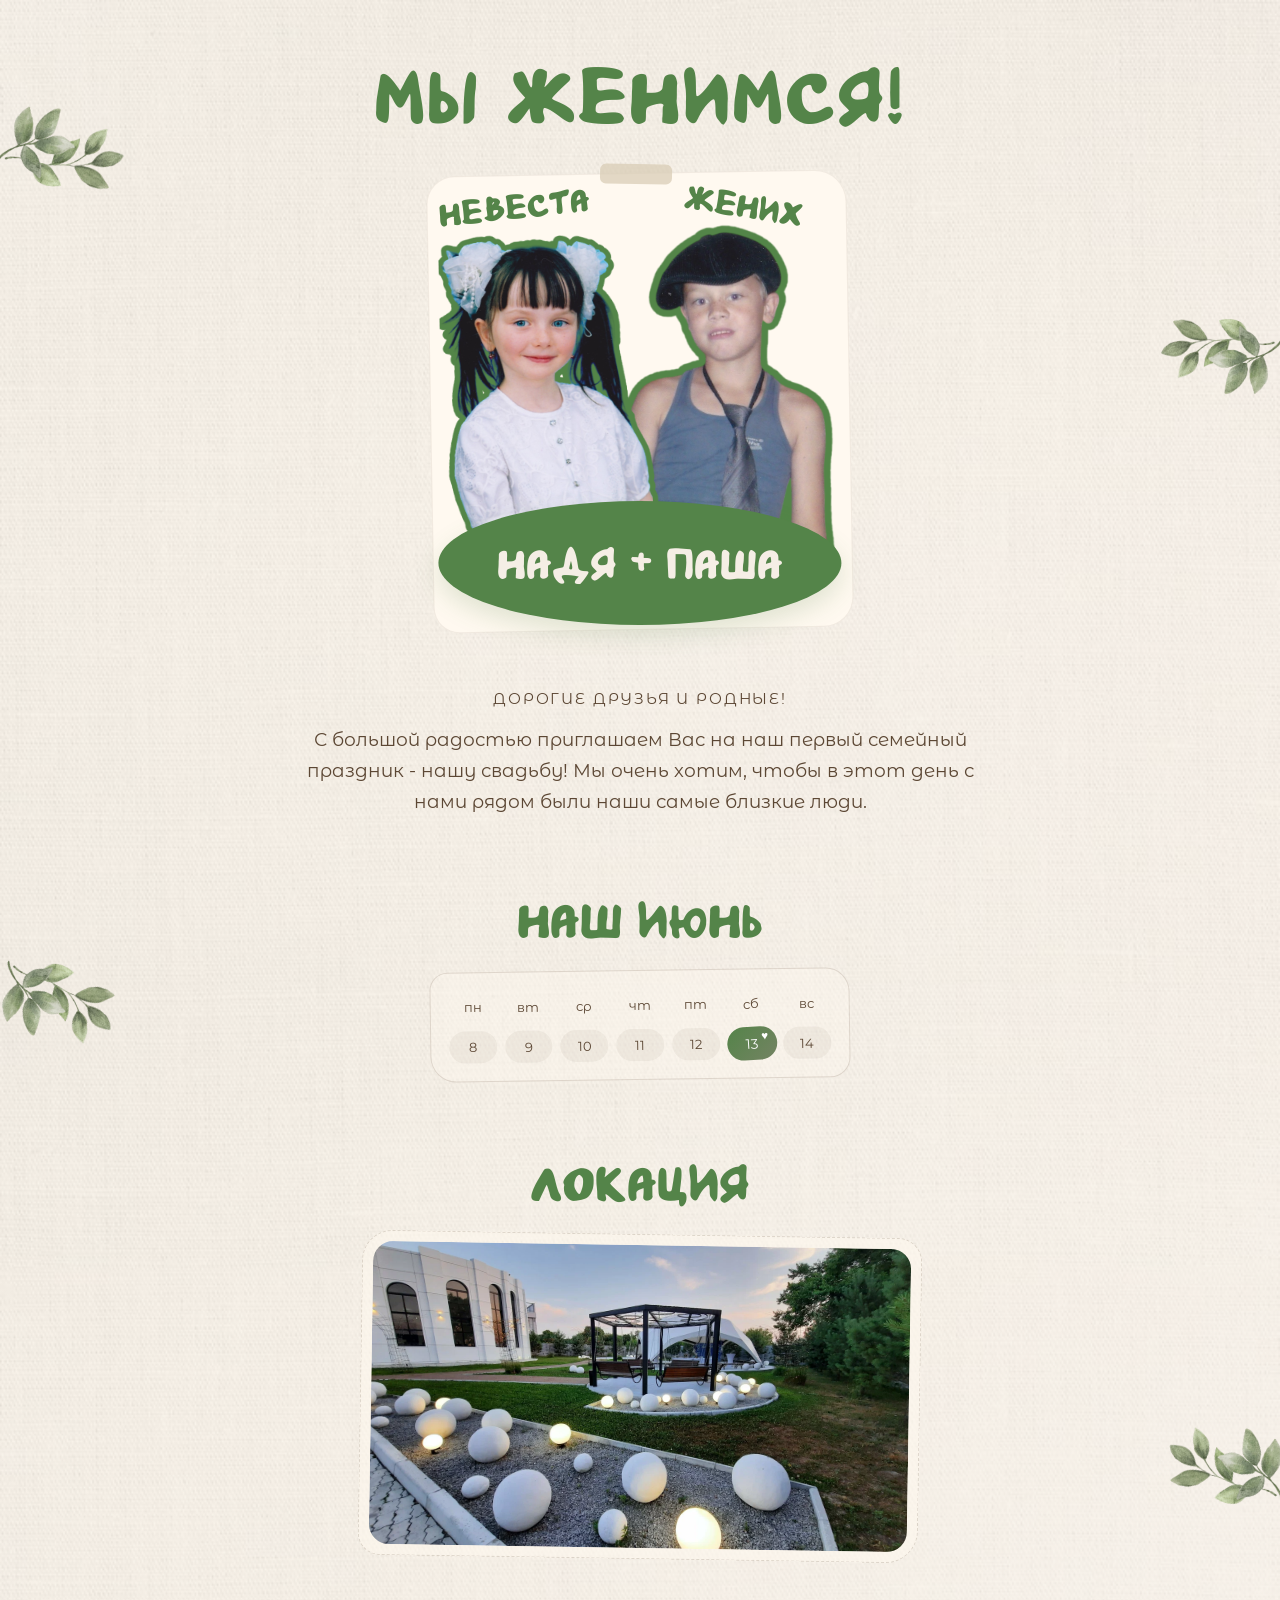
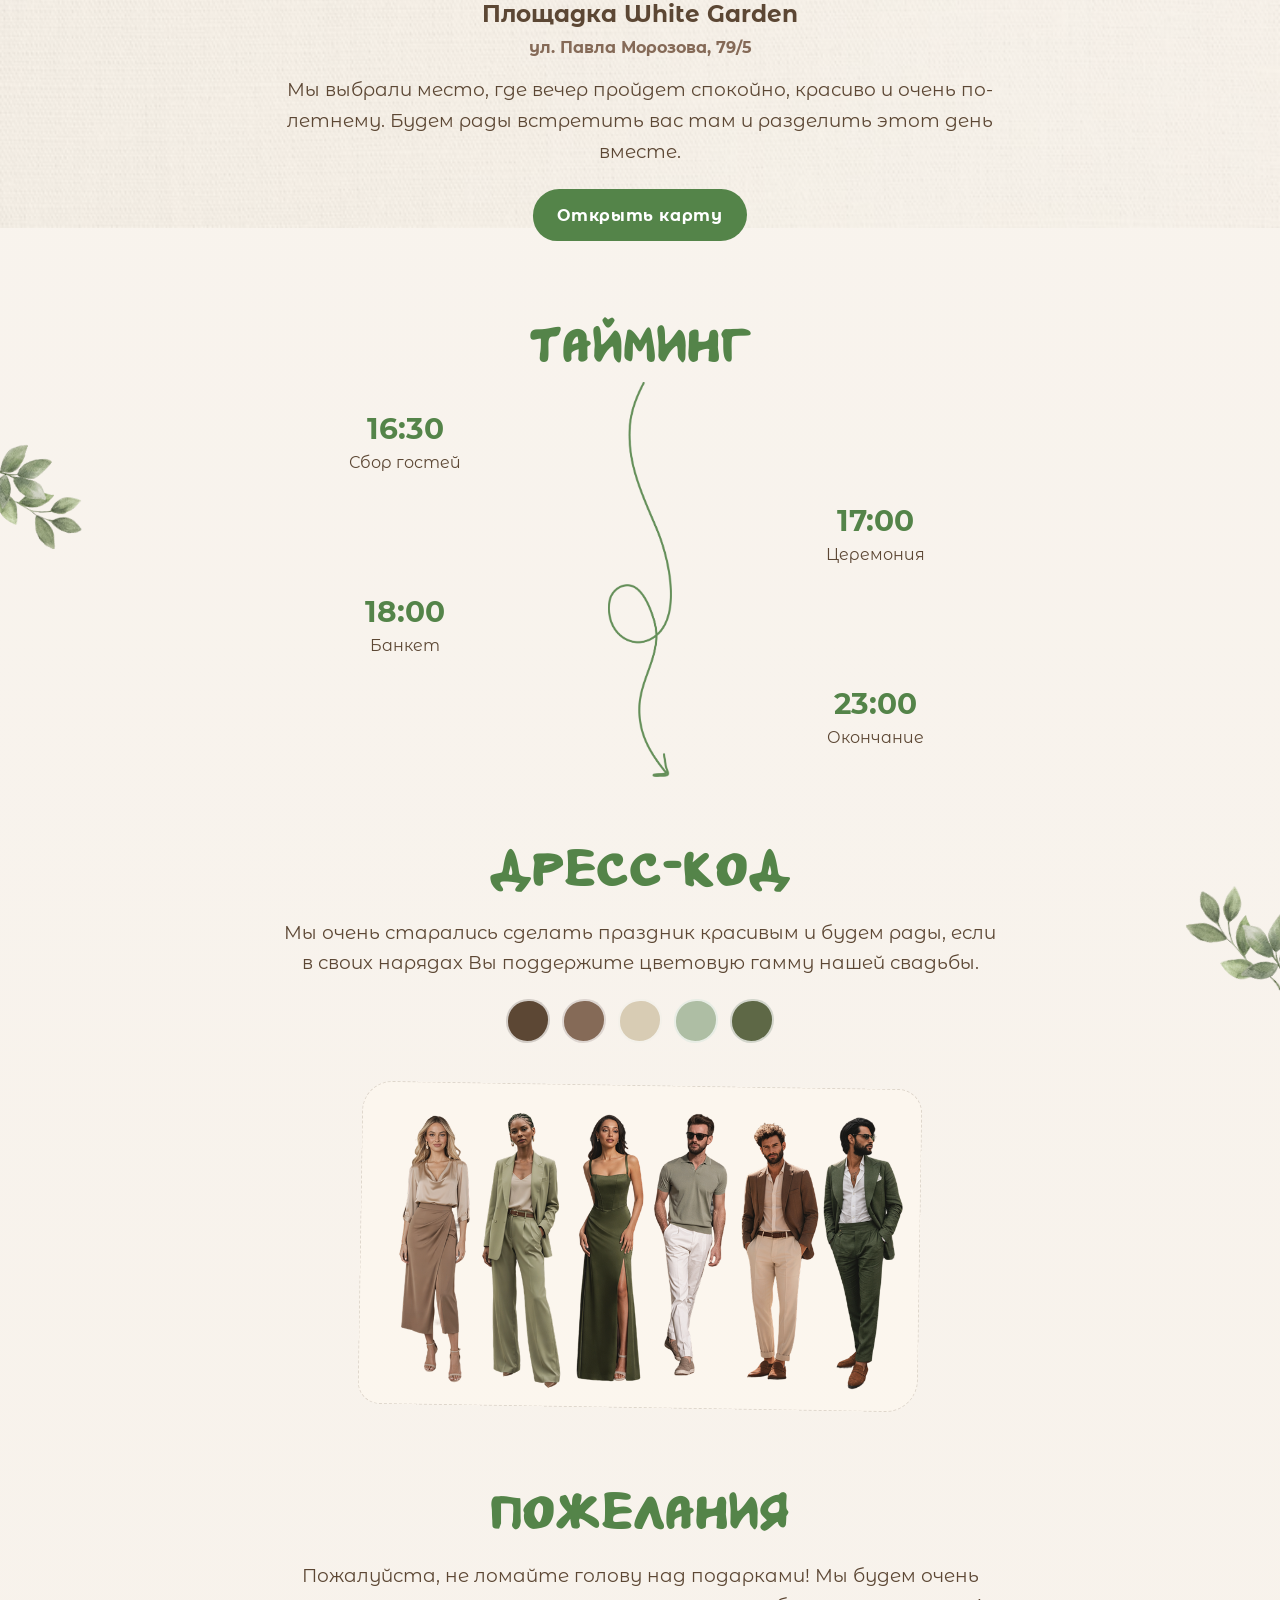
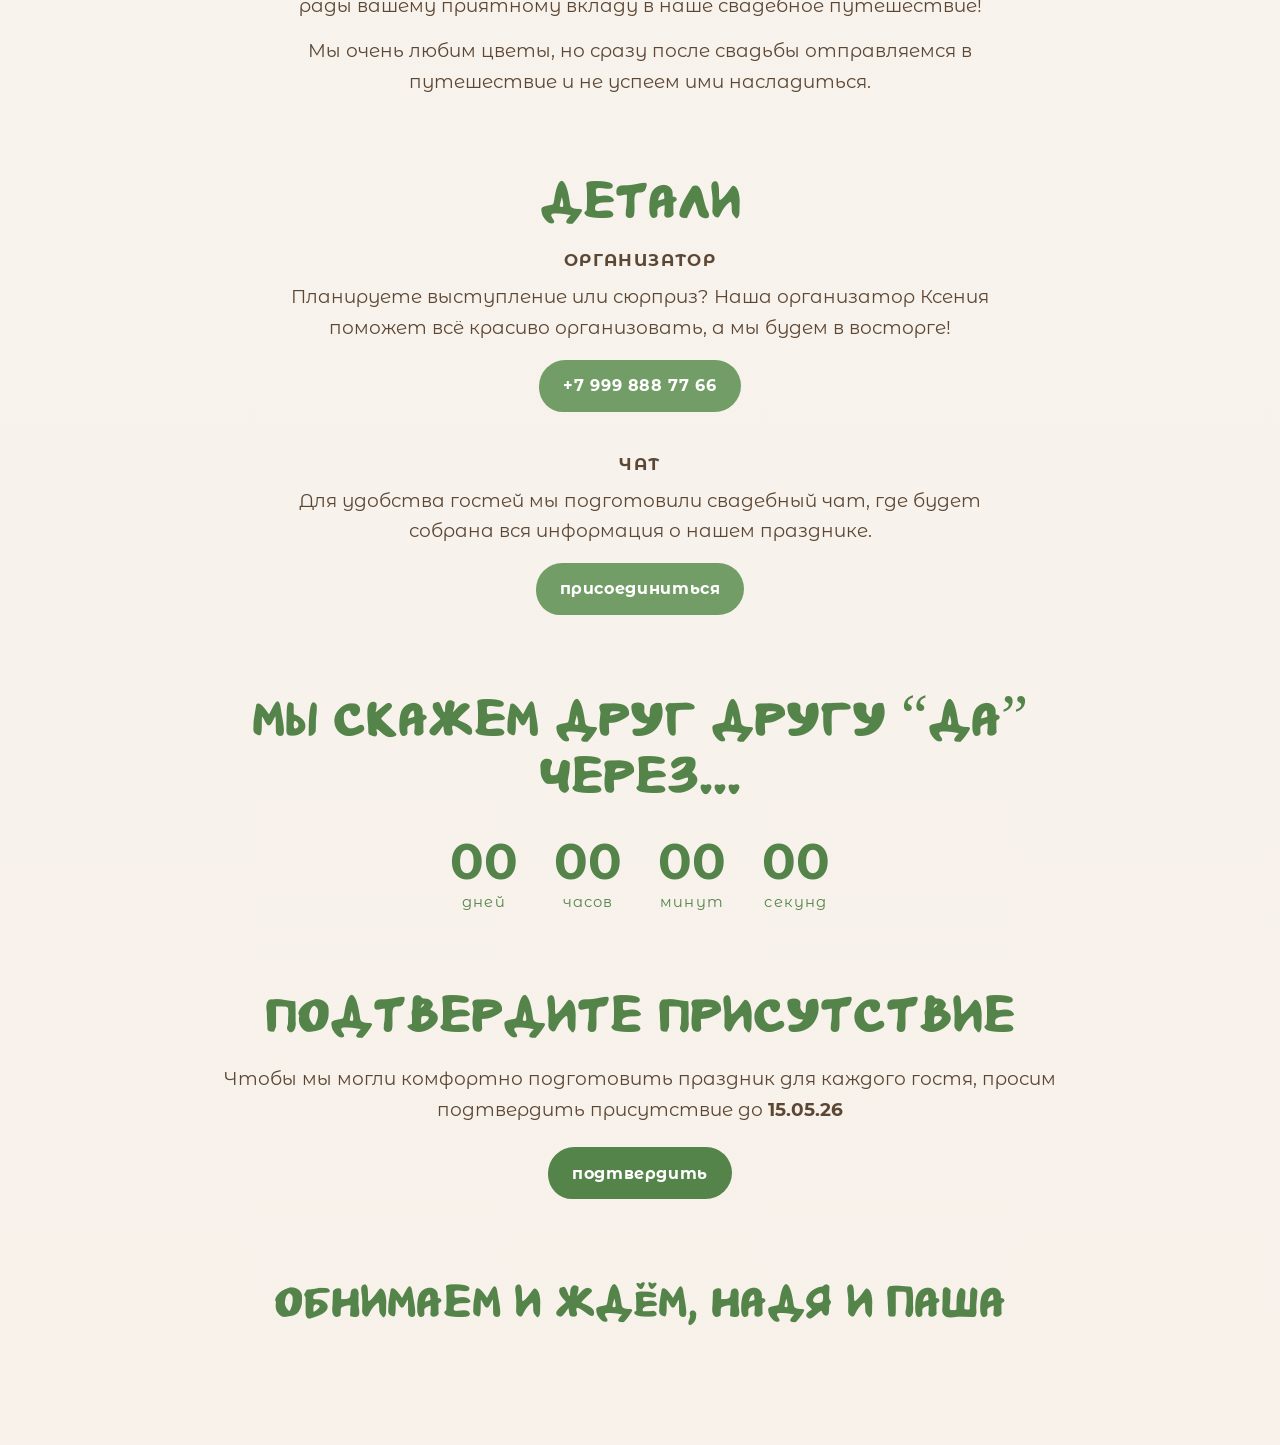
==== index.html @ cda1f627 "Changes to be committed: 	new file:   .gitignore 	new file:   assets/Everlasting.ttf 	new file:   as" ====
<!doctype html>
<html lang="ru">
  <head>
    <meta charset="UTF-8" />
    <meta name="viewport" content="width=device-width, initial-scale=1.0" />
    <title>Надя и Паша</title>
    <meta
      name="description"
      content="Свадебное приглашение Нади и Паши. 13 июня 2026 года в 17:00."
    />
    <link rel="preconnect" href="https://fonts.googleapis.com" />
    <link rel="preconnect" href="https://fonts.gstatic.com" crossorigin />
    <link
      href="https://fonts.googleapis.com/css2?family=Cormorant+Garamond:wght@400;500;600&family=Montserrat+Alternates:wght@500;700&display=swap"
      rel="stylesheet"
    />
    <link rel="stylesheet" href="styles.css" />
  </head>
  <body>
    <div class="page-shell">
      <div class="leaf-probe leaf-probe--left" style="--top: 140px; --angle: 98deg; --size: 250px; --flip: 1; --edge: 2px;">
        <div class="leaf-probe__rotator">
          <img class="leaf-probe__img" src="assets/leaf.png" alt="" width="1280" height="1276" />
        </div>
      </div>
      <div class="leaf-probe leaf-probe--left" style="--top: 980px; --angle: 114deg; --size: 244px; --flip: -1; --edge: 2px;">
        <div class="leaf-probe__rotator">
          <img class="leaf-probe__img" src="assets/leaf.png" alt="" width="1280" height="1276" />
        </div>
      </div>
      <div class="leaf-probe leaf-probe--left" style="--top: 2060px; --angle: 128deg; --size: 236px; --flip: 1; --edge: -10px;">
        <div class="leaf-probe__rotator">
          <img class="leaf-probe__img" src="assets/leaf.png" alt="" width="1280" height="1276" />
        </div>
      </div>
      <div class="leaf-probe leaf-probe--right" style="--top: 360px; --angle: 274deg; --size: 240px; --flip: 1; --edge: 2px;">
        <div class="leaf-probe__rotator">
          <img class="leaf-probe__img" src="assets/leaf.png" alt="" width="1280" height="1276" />
        </div>
      </div>
      <div class="leaf-probe leaf-probe--right" style="--top: 1480px; --angle: 286deg; --size: 248px; --flip: -1; --edge: -6px;">
        <div class="leaf-probe__rotator">
          <img class="leaf-probe__img" src="assets/leaf.png" alt="" width="1280" height="1276" />
        </div>
      </div>
      <div class="leaf-probe leaf-probe--right" style="--top: 2580px; --angle: 312deg; --size: 266px; --flip: -1; --edge: -18px;">
        <div class="leaf-probe__rotator">
          <img class="leaf-probe__img" src="assets/leaf.png" alt="" width="1280" height="1276" />
        </div>
      </div>

      <main class="container">
        <section class="hero reveal is-visible" id="hero">
          <h1 class="display-title">Мы женимся!</h1>
          <div class="hero-media">
            <p class="hero-side-label hero-side-label--bride">невеста</p>
            <p class="hero-side-label hero-side-label--groom">жених</p>
            <div class="hero-photo-frame">
              <img
                class="hero-photo"
                src="assets/children_photo.png"
                alt="Надя и Паша"
                width="980"
                height="980"
              />
            </div>
            <p class="hero-names">Надя + Паша</p>
          </div>
          <div class="hero-copy">
            <p class="section-text section-text--strong">дорогие друзья и родные!</p>
            <p class="section-text">
              С большой радостью приглашаем Вас на наш первый семейный праздник -
              нашу свадьбу! Мы очень хотим, чтобы в этот день с нами рядом были
              наши самые близкие люди.
            </p>
          </div>
        </section>

        <section class="card reveal" id="date">
          <div class="section-heading">
            <h2 class="section-title">наш июнь</h2>
          </div>
          <div class="calendar-card">
            <div class="calendar-card__grid" aria-hidden="true">
              <span>пн</span>
              <span>вт</span>
              <span>ср</span>
              <span>чт</span>
              <span>пт</span>
              <span>сб</span>
              <span>вс</span>
              <span class="day">8</span>
              <span class="day">9</span>
              <span class="day">10</span>
              <span class="day">11</span>
              <span class="day">12</span>
              <span class="day day--accent">13</span>
              <span class="day">14</span>
            </div>
          </div>
        </section>

        <section class="card reveal section-grid" id="location">
          <div class="section-heading section-grid__header">
            <h2 class="section-title">локация</h2>
          </div>
          <div class="media-card">
            <img
              class="section-image"
              src="assets/place.png"
              alt="Площадка White Garden"
              width="1170"
              height="1550"
            />
          </div>
          <div class="content-card">
            <p class="venue-name">Площадка White Garden</p>
            <p class="venue-address">ул. Павла Морозова, 79/5</p>
            <p class="section-text">
              Мы выбрали место, где вечер пройдет спокойно, красиво и очень
              по-летнему. Будем рады встретить вас там и разделить этот день
              вместе.
            </p>
            <div class="actions">
              <a
                class="button"
                href="https://2gis.ru/search/White%20Garden%20%D1%83%D0%BB.%20%D0%9F%D0%B0%D0%B2%D0%BB%D0%B0%20%D0%9C%D0%BE%D1%80%D0%BE%D0%B7%D0%BE%D0%B2%D0%B0%2C%2079%2F5"
                target="_blank"
                rel="noreferrer"
              >
                Открыть карту
              </a>
            </div>
          </div>
        </section>

        <section class="card reveal" id="timeline">
          <div class="section-heading">
            <h2 class="section-title">Тайминг</h2>
          </div>
          <div class="timeline timeline--arrow">
            <article class="timeline-item timeline-item--left">
              <time datetime="2026-06-13T16:30:00+10:00">16:30</time>
              <p>Сбор гостей</p>
            </article>
            <article class="timeline-item timeline-item--right">
              <time datetime="2026-06-13T17:00:00+10:00">17:00</time>
              <p>Церемония</p>
            </article>
            <div class="timeline-arrow-wrap" aria-hidden="true">
              <img
                class="timeline-arrow"
                src="assets/timing_arrow.png"
                alt=""
                width="240"
                height="870"
              />
            </div>
            <article class="timeline-item timeline-item--left">
              <time datetime="2026-06-13T18:00:00+10:00">18:00</time>
              <p>Банкет</p>
            </article>
            <article class="timeline-item timeline-item--right">
              <time datetime="2026-06-13T23:00:00+10:00">23:00</time>
              <p>Окончание</p>
            </article>
          </div>
        </section>

        <section class="card reveal section-grid" id="dress-code">
          <div class="section-heading section-grid__header">
            <h2 class="section-title">дресс-код</h2>
          </div>
          <div class="content-card">
            <p class="section-text">
              Мы очень старались сделать праздник красивым и будем рады, если в
              своих нарядах Вы поддержите цветовую гамму нашей свадьбы.
            </p>
            <div class="palette" aria-label="Палитра свадьбы">
              <span style="background: #5c4734"></span>
              <span style="background: #856a57"></span>
              <span style="background: #d8ccb4"></span>
              <span style="background: #aebea4"></span>
              <span style="background: #5e6846"></span>
            </div>
          </div>
          <div class="media-card">
            <img
              class="section-image section-image--narrow"
              src="assets/dress.png"
              alt="Пример оттенков дресс-кода"
              width="1170"
              height="1170"
            />
          </div>
        </section>

        <section class="card reveal" id="wishes">
          <div class="section-heading">
            <h2 class="section-title">пожелания</h2>
          </div>
          <div class="stack">
            <p class="section-text">
              Пожалуйста, не ломайте голову над подарками! Мы будем очень рады
              вашему приятному вкладу в наше свадебное путешествие!
            </p>
            <p class="section-text">
              Мы очень любим цветы, но сразу после свадьбы отправляемся в
              путешествие и не успеем ими насладиться.
            </p>
          </div>
        </section>

        <section class="card reveal section-grid" id="details">
          <div class="section-heading section-grid__header">
            <h2 class="section-title">детали</h2>
          </div>
          <article class="info-tile">
            <h3>организатор</h3>
            <p class="section-text">
              Планируете выступление или сюрприз? Наша организатор Ксения поможет
              всё красиво организовать, а мы будем в восторге!
            </p>
            <a class="button button--secondary button--contact" href="tel://+79998887766">
              +7 999 888 77 66
            </a>
          </article>
          <article class="info-tile">
            <h3>чат</h3>
            <p class="section-text">
              Для удобства гостей мы подготовили свадебный чат, где будет собрана
              вся информация о нашем празднике.
            </p>
            <a
              class="button button--secondary"
              href="https://t.me/example"
              target="_blank"
              rel="noreferrer"
            >
              присоединиться
            </a>
          </article>
        </section>

        <section class="card reveal countdown-section" id="countdown">
          <div class="section-heading">
            <h2 class="section-title">Мы скажем друг другу “да” через...</h2>
          </div>
          <div
            class="countdown"
            data-countdown="2026-06-13T17:00:00+10:00"
            aria-live="polite"
          >
            <div class="countdown-item">
              <span data-unit="days">00</span>
              <small>дней</small>
            </div>
            <div class="countdown-item">
              <span data-unit="hours">00</span>
              <small>часов</small>
            </div>
            <div class="countdown-item">
              <span data-unit="minutes">00</span>
              <small>минут</small>
            </div>
            <div class="countdown-item">
              <span data-unit="seconds">00</span>
              <small>секунд</small>
            </div>
          </div>
        </section>

        <section class="card reveal rsvp" id="rsvp">
          <div class="section-heading">
            <h2 class="section-title">подтвердите присутствие</h2>
          </div>
          <p class="section-text">
            Чтобы мы могли комфортно подготовить праздник для каждого гостя,
            просим подтвердить присутствие до <strong class="deadline">15.05.26</strong>
          </p>
          <div class="actions actions--center">
            <a
              class="button"
              href="https://google.com"
              target="_blank"
              rel="noreferrer"
            >
              подтвердить
            </a>
          </div>
        </section>

        <footer class="footer reveal">
          <p>Обнимаем и ждём, Надя и Паша</p>
        </footer>
      </main>
    </div>

    <script src="script.js"></script>
  </body>
</html>
---- styles.css ----
@font-face {
  font-family: "Everlasting";
  src: url("assets/Everlasting.ttf") format("truetype");
  font-weight: 400;
  font-style: normal;
  font-display: swap;
}

:root {
  --bg: #f5eee5;
  --paper: rgba(255, 249, 240, 0.34);
  --paper-strong: rgba(255, 249, 240, 0.5);
  --text: #5c4734;
  --text-muted: #856a57;
  --accent: #548449;
  --accent-soft: #aebea4;
  --line: rgba(92, 71, 52, 0.16);
  --container: 960px;
  --leaf-origin-y-ratio: 0.7390625;
  --hero-names-bottom: 5px;
  --bride-x: 7px;
  --bride-y: 24px;
  --bride-rotate: -6deg;
  --groom-x: -45px;
  --groom-y: 24px;
  --groom-rotate: 9deg;
}

*,
*::before,
*::after {
  box-sizing: border-box;
}

html {
  scroll-behavior: smooth;
}

body {
  margin: 0;
  color: var(--text);
  font-family: "Montserrat Alternates", "Segoe UI", sans-serif;
  background:
    linear-gradient(rgba(245, 238, 229, 0.62), rgba(245, 238, 229, 0.8)),
    url("assets/background.jpg") center top / cover no-repeat fixed;
}

img {
  display: block;
  max-width: 100%;
  height: auto;
}

a {
  color: inherit;
  text-decoration: none;
}

.page-shell {
  position: relative;
  overflow: clip;
  min-height: 100vh;
}

.container {
  position: relative;
  z-index: 1;
  width: min(calc(100% - 36px), var(--container));
  margin: 0 auto;
  padding: 28px 0 80px;
}

.leaf-probe {
  position: absolute;
  z-index: 0;
  pointer-events: none;
  top: var(--top);
  width: 0;
  height: 0;
}

.leaf-probe--left {
  left: var(--edge, 0);
}

.leaf-probe--right {
  right: var(--edge, 0);
}

.leaf-probe__rotator {
  position: absolute;
  top: 0;
  left: 0;
  transform: rotate(var(--angle));
  transform-origin: 0 0;
  animation: leaf-sway 7.5s ease-in-out infinite;
}

.leaf-probe__img {
  position: absolute;
  top: calc(var(--size) * var(--leaf-origin-y-ratio) * -1);
  left: calc(var(--size) * -0.5);
  width: var(--size);
  max-width: none;
  height: auto;
  transform: scaleX(var(--flip));
}

.leaf-probe:nth-of-type(2n) .leaf-probe__rotator {
  animation-delay: -2.4s;
}

.leaf-probe:nth-of-type(3n) .leaf-probe__rotator {
  animation-delay: -4.1s;
}

.hero,
.card,
.footer {
  position: relative;
  margin: 0;
  padding: 0;
  background: transparent;
  border: 0;
  box-shadow: none;
}

.hero,
.card {
  margin-bottom: 56px;
}

.hero {
  text-align: center;
  padding-top: 14px;
}

.eyebrow,
.section-label {
  margin: 0 0 12px;
  color: var(--accent);
  font-size: 0.72rem;
  letter-spacing: 0.26em;
  text-transform: uppercase;
  text-align: center;
}

.display-title,
.section-title,
.hero-names,
.hero-side-label,
.footer p,
.countdown-item span {
  font-family: "Everlasting", serif;
  font-weight: 400;
  color: var(--accent);
}

.display-title {
  margin: 0;
  font-size: clamp(3.3rem, 8vw, 5.9rem);
  line-height: 0.9;
  letter-spacing: 0.02em;
}

.hero-photo-frame {
  position: relative;
  width: 100%;
  margin: 0;
  padding: 12px 10px 14px;
  background: #fff9f0;
  border: 1px solid rgba(92, 71, 52, 0.08);
  border-radius: 28px 32px 30px 26px;
  transform: rotate(-1deg);
}

.hero-media {
  position: relative;
  width: min(100%, 360px);
  margin: 34px auto 56px;
}

.hero-photo-frame::before {
  content: "";
  position: absolute;
  top: -10px;
  left: 50%;
  width: 72px;
  height: 20px;
  background: rgba(216, 204, 180, 0.72);
  border-radius: 6px;
  transform: translateX(-50%) rotate(2deg);
}

.hero-photo {
  width: 100%;
  max-height: 460px;
  object-fit: contain;
  object-position: center;
}

.hero-side-label {
  position: absolute;
  top: 0;
  z-index: 3;
  margin: 0;
  font-size: clamp(1.7rem, 4vw, 2.8rem);
  line-height: 0.9;
  pointer-events: none;
}

.hero-side-label--bride {
  left: 0;
  top: 0;
  transform: translate(var(--bride-x), var(--bride-y)) rotate(var(--bride-rotate));
  transform-origin: left top;
}

.hero-side-label--groom {
  right: 0;
  top: 0;
  transform: translate(var(--groom-x), var(--groom-y)) rotate(var(--groom-rotate));
  transform-origin: right top;
}

.hero-names {
  position: absolute;
  left: 50%;
  bottom: var(--hero-names-bottom);
  transform: translateX(-50%);
  z-index: 2;
  width: min(96%, 440px);
  margin: 0;
  padding: 38px 56px 36px;
  border-radius: 50%;
  background: #548449;
  color: var(--bg);
  font-size: clamp(1.9rem, 5vw, 3.3rem);
  line-height: 0.95;
  text-align: center;
  white-space: nowrap;
  box-shadow: 0 10px 24px rgba(84, 132, 73, 0.18);
}

.hero-copy,
.stack {
  display: grid;
  gap: 14px;
  width: min(100%, 720px);
  margin: 0 auto;
  text-align: center;
}

.section-heading {
  margin-bottom: 22px;
}

.section-title {
  margin: 0;
  font-size: clamp(2rem, 6vw, 3.8rem);
  line-height: 0.94;
  text-align: center;
}

.section-text {
  margin: 0;
  font-size: clamp(1rem, 2.2vw, 1.16rem);
  line-height: 1.65;
  text-align: center;
}

.section-text--strong {
  font-size: 0.95rem;
  letter-spacing: 0.12em;
  text-transform: uppercase;
}

.calendar-card,
.media-card {
  background: var(--paper);
  border: 1px solid var(--line);
}

.calendar-card {
  width: min(100%, 420px);
  margin: 0 auto;
  padding: 18px;
  border-radius: 18px 24px 20px 26px;
  transform: rotate(-0.8deg);
}

.calendar-card__grid {
  display: grid;
  grid-template-columns: repeat(7, minmax(0, 1fr));
  gap: 8px;
  text-align: center;
}

.calendar-card__grid span {
  padding: 8px 0;
  border-radius: 999px;
  font-size: 0.82rem;
}

.day {
  background: rgba(92, 71, 52, 0.06);
}

.day--accent {
  position: relative;
  color: #fff;
  background: linear-gradient(135deg, var(--accent), #748363);
  transform: rotate(-3deg) scale(1.04);
}

.day--accent::after {
  content: "♥";
  position: absolute;
  right: 8px;
  top: 2px;
  font-size: 0.7rem;
}

.media-card,
.content-card,
.info-tile {
  max-width: 720px;
  margin: 0 auto;
}

.media-card + .content-card,
.content-card + .media-card,
.info-tile + .info-tile {
  margin-top: 42px;
}

.media-card {
  width: min(100%, 520px);
  padding: 10px;
  background: var(--paper-strong);
  border: 1px dashed rgba(92, 71, 52, 0.18);
  border-radius: 30px 24px 32px 22px;
  transform: rotate(0.9deg);
}

.content-card {
  padding: 0;
  border: 0;
  background: transparent;
  transform: none;
}

.section-image {
  width: 100%;
  margin: 0 auto;
  border-radius: 20px;
  object-fit: contain;
  object-position: center;
}

.section-image--narrow {
  max-width: 800px;
}

.venue-name,
.venue-address,
.contact-note,
.info-tile h3 {
  text-align: center;
}

.venue-name,
.contact-note,
.info-tile h3 {
  font-weight: 700;
}

.venue-name {
  margin: 0 0 10px;
  font-size: clamp(1.22rem, 2.8vw, 1.45rem);
}

.venue-address {
  margin: 0 0 18px;
  color: var(--text-muted);
  font-weight: 700;
}

.actions {
  display: flex;
  flex-wrap: wrap;
  justify-content: center;
  gap: 12px;
  margin-top: 22px;
}

.button {
  display: flex;
  align-items: center;
  justify-content: center;
  width: fit-content;
  min-height: 52px;
  padding: 14px 24px;
  border-radius: 999px 980px 999px 920px;
  background: #548449;
  color: #fff;
  font-weight: 700;
  letter-spacing: 0.04em;
  text-align: center;
  margin-inline: auto;
  transition:
    transform 220ms ease,
    opacity 220ms ease,
    background-color 220ms ease;
}

.button:hover,
.button:focus-visible {
  transform: translateY(-2px);
}

.button--secondary {
  background: #739d67;
  color: #fff;
  border: 0;
}

.button--contact {
  margin: 16px auto 0;
}

.info-tile .button {
  margin-top: 16px;
}

.timeline {
  display: grid;
  gap: 12px;
  max-width: 620px;
  margin: 0 auto;
}

.timeline--arrow {
  position: relative;
  max-width: 760px;
  padding: 8px 0;
}

.timeline-item {
  display: grid;
  grid-template-columns: 1fr;
  align-items: start;
  gap: 6px;
  width: min(100%, 290px);
  padding: 8px 0;
  border-bottom: 0;
}

.timeline-item time,
.timeline-item p {
  margin: 0;
}

.timeline-item--left {
  justify-self: start;
  text-align: center;
}

.timeline-item--right {
  justify-self: end;
  text-align: center;
}

.timeline-item time {
  font-size: clamp(1.35rem, 3vw, 1.85rem);
  font-weight: 700;
  color: var(--accent);
}

.timeline-item p {
  font-size: 1rem;
  line-height: 1.35;
}

.timeline-arrow-wrap {
  position: absolute;
  top: 6px;
  bottom: 6px;
  left: 50%;
  transform: translateX(-50%);
  display: flex;
  align-items: center;
  justify-content: center;
  pointer-events: none;
}

.timeline-arrow {
  width: clamp(44px, 5vw, 68px);
  height: auto;
  opacity: 0.9;
}

.palette {
  display: flex;
  flex-wrap: wrap;
  justify-content: center;
  gap: 12px;
  margin-top: 20px;
}

.palette span {
  width: 44px;
  height: 44px;
  border-radius: 50% 46% 52% 48%;
  border: 2px solid rgba(255, 255, 255, 0.72);
}

.info-tile {
  padding: 0;
  background: transparent;
  border: 0;
  transform: none;
}

.info-tile h3 {
  margin: 0 0 12px;
  font-size: 1.05rem;
  letter-spacing: 0.08em;
  text-transform: uppercase;
}

.contact-note {
  margin: 16px 0 0;
  color: var(--text-muted);
}

.countdown {
  display: grid;
  grid-template-columns: repeat(4, minmax(0, auto));
  justify-content: center;
  column-gap: clamp(14px, 5vw, 36px);
  row-gap: 8px;
  max-width: 720px;
  margin: 34px auto 42px;
}

.countdown-item {
  display: flex;
  flex-direction: column;
  gap: 6px;
  padding: 0;
  background: transparent;
  border: 0;
  text-align: center;
}

.countdown-item span {
  font-family: "Montserrat Alternates", "Segoe UI", sans-serif;
  font-weight: 700;
  font-size: clamp(1.9rem, 5vw, 3.1rem);
  line-height: 1;
}

.countdown-item small {
  color: var(--accent);
  font-size: clamp(0.78rem, 2vw, 0.92rem);
  letter-spacing: 0.08em;
  text-transform: lowercase;
}

.rsvp,
.footer {
  text-align: center;
}

.footer {
  padding-bottom: 20px;
}

.footer p {
  margin: 0;
  font-size: clamp(2rem, 5.3vw, 3.4rem);
  line-height: 1.02;
}

.reveal {
  opacity: 0;
  transform: translateY(24px);
  transition:
    opacity 700ms ease,
    transform 700ms ease;
}

.reveal.is-visible {
  opacity: 1;
  transform: translateY(0);
}

@keyframes leaf-sway {
  0%,
  100% {
    transform: rotate(calc(var(--angle) - 3.5deg));
  }
  50% {
    transform: rotate(calc(var(--angle) + 3.5deg));
  }
}

.deadline {
  font-weight: 700;
}

@media (min-width: 760px) {
  .container {
    width: min(calc(100% - 64px), var(--container));
    padding-top: 40px;
    padding-bottom: 96px;
  }

  .hero,
  .card {
    margin-bottom: 74px;
  }

  .hero-photo-frame {
    width: 100%;
  }

  .hero-media {
    width: min(100%, 420px);
  }

  .hero-side-label {
    font-size: clamp(2rem, 3.2vw, 3rem);
  }

  .hero-photo {
    max-height: 520px;
  }

  .media-card {
    width: min(100%, 560px);
  }

  .countdown {
    grid-template-columns: repeat(4, minmax(0, auto));
  }
}

@media (min-width: 1100px) {
}

@media (max-width: 500px) {
  .timeline--arrow {
    gap: 18px;
  }

  .timeline-arrow-wrap {
    display: none;
  }

  .timeline {
    max-width: 520px;
  }

  .timeline-item {
    width: 100%;
    max-width: 340px;
    justify-self: center;
    text-align: center;
    grid-template-columns: 1fr;
    gap: 6px;
  }
}

@media (prefers-reduced-motion: reduce) {
  html {
    scroll-behavior: auto;
  }

  .leaf-probe__rotator,
  .reveal,
  .button {
    transition: none !important;
    animation: none !important;
  }

  .display-title,
  .hero-photo-frame,
  .hero-side-label,
  .section-title,
  .calendar-card,
  .media-card,
  .footer p {
    transform: none !important;
  }

  .reveal {
    opacity: 1;
    transform: none;
  }
}
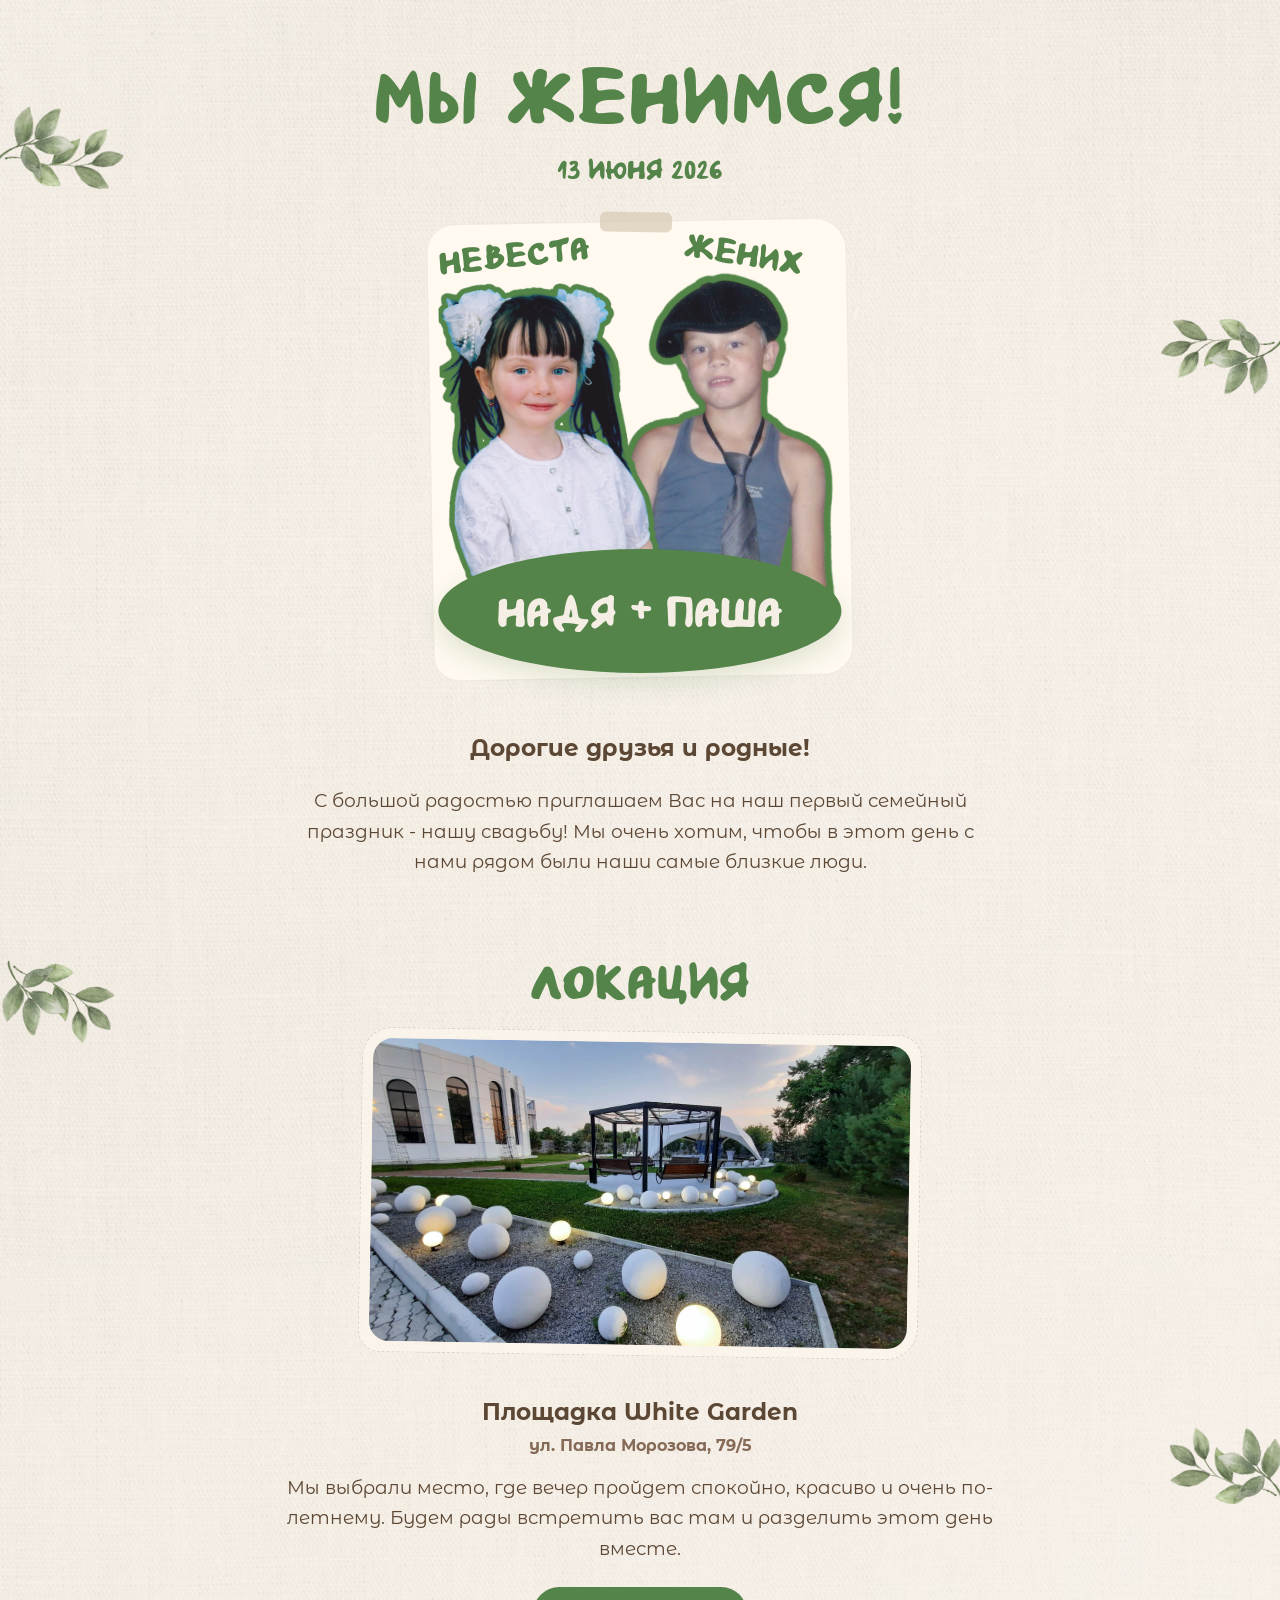
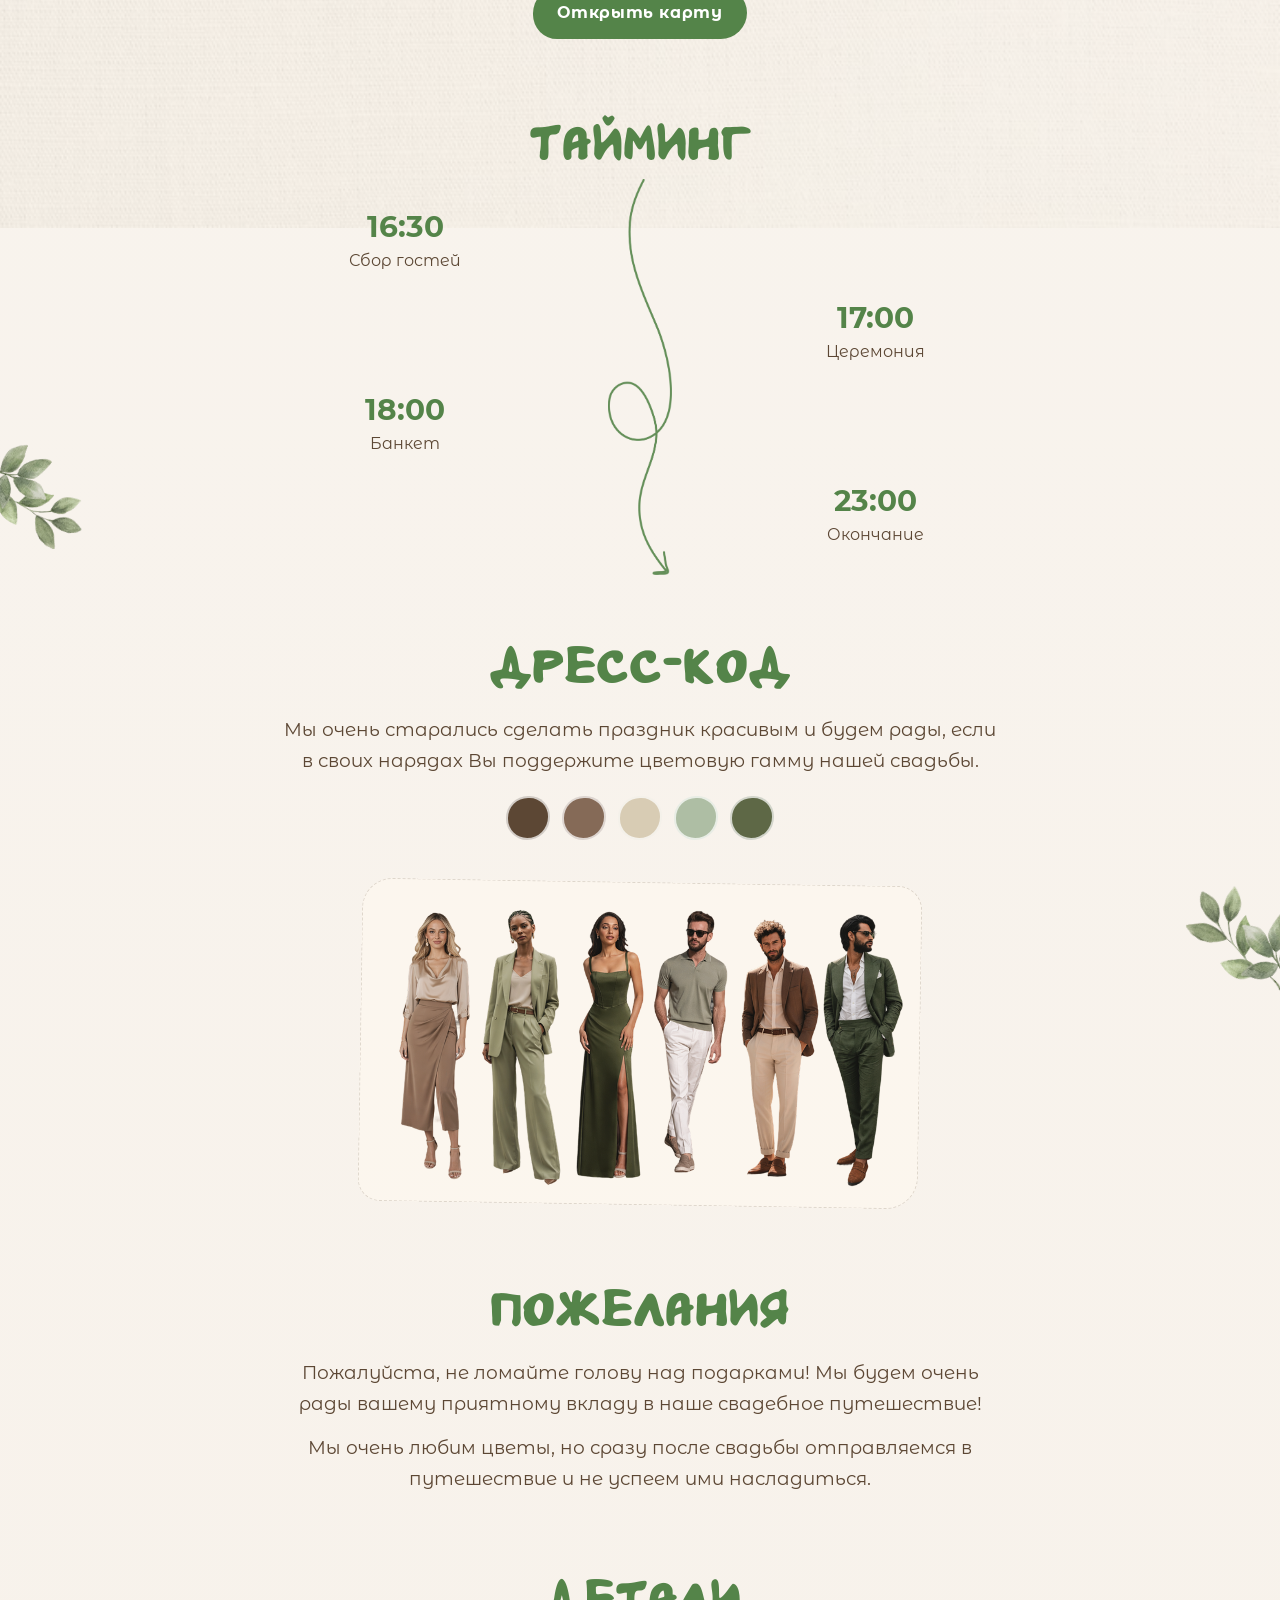
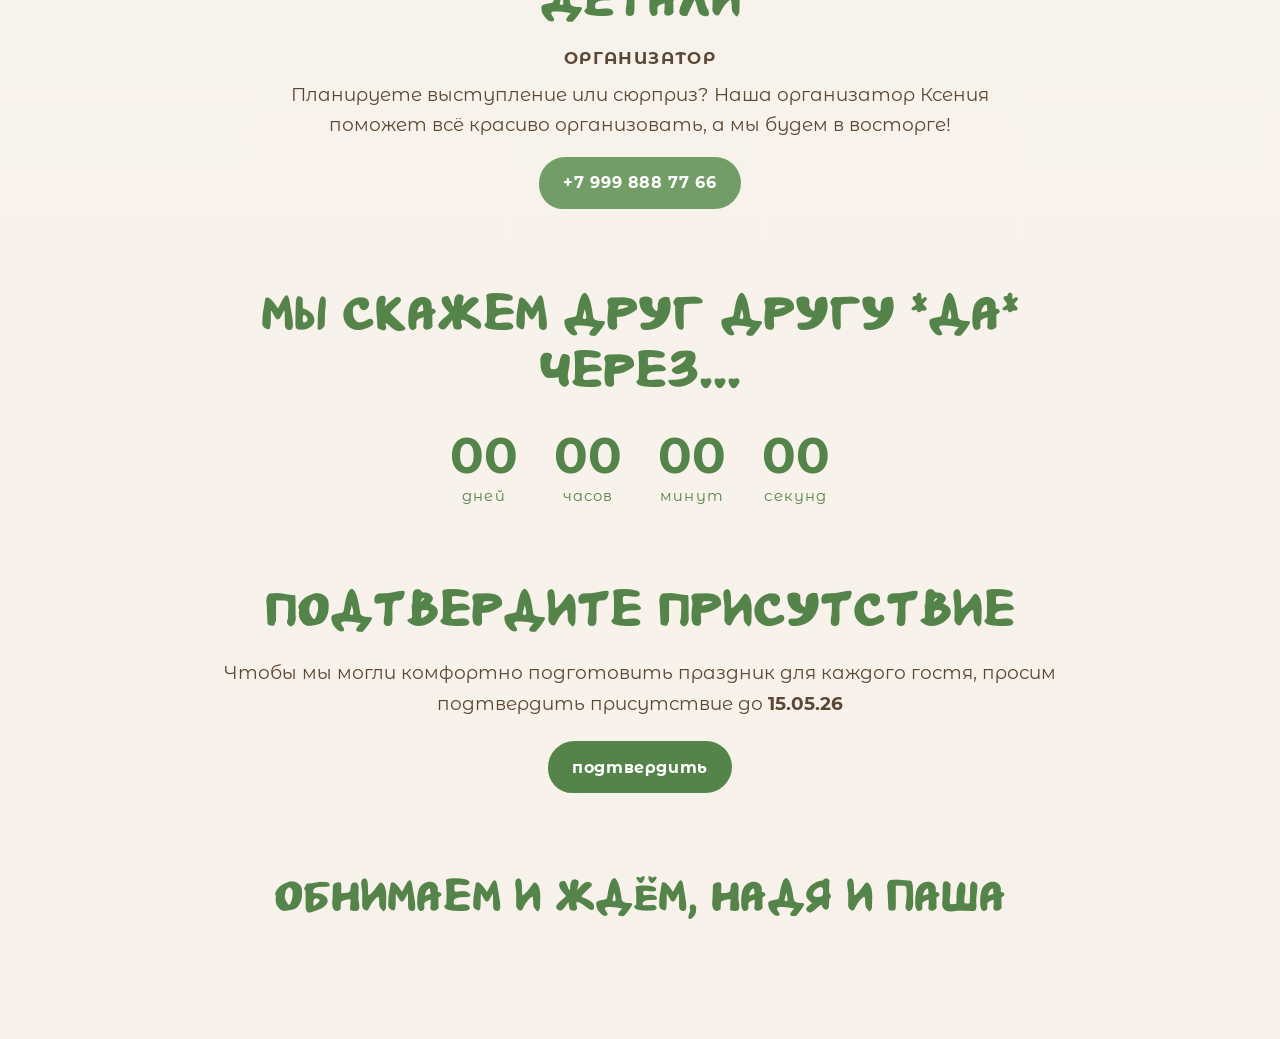
==== commit 1dd5089b: "v2" ====
--- a/index.html
+++ b/index.html
@@ -52,6 +52,7 @@
       <main class="container">
         <section class="hero reveal is-visible" id="hero">
           <h1 class="display-title">Мы женимся!</h1>
+          <p class="hero-date">13 июня 2026</p>
           <div class="hero-media">
             <p class="hero-side-label hero-side-label--bride">невеста</p>
             <p class="hero-side-label hero-side-label--groom">жених</p>
@@ -67,36 +68,12 @@
             <p class="hero-names">Надя + Паша</p>
           </div>
           <div class="hero-copy">
-            <p class="section-text section-text--strong">дорогие друзья и родные!</p>
+            <p class="venue-name">Дорогие друзья и родные!</p>
             <p class="section-text">
               С большой радостью приглашаем Вас на наш первый семейный праздник -
               нашу свадьбу! Мы очень хотим, чтобы в этот день с нами рядом были
               наши самые близкие люди.
             </p>
-          </div>
-        </section>
-
-        <section class="card reveal" id="date">
-          <div class="section-heading">
-            <h2 class="section-title">наш июнь</h2>
-          </div>
-          <div class="calendar-card">
-            <div class="calendar-card__grid" aria-hidden="true">
-              <span>пн</span>
-              <span>вт</span>
-              <span>ср</span>
-              <span>чт</span>
-              <span>пт</span>
-              <span>сб</span>
-              <span>вс</span>
-              <span class="day">8</span>
-              <span class="day">9</span>
-              <span class="day">10</span>
-              <span class="day">11</span>
-              <span class="day">12</span>
-              <span class="day day--accent">13</span>
-              <span class="day">14</span>
-            </div>
           </div>
         </section>
 
@@ -225,26 +202,11 @@
               +7 999 888 77 66
             </a>
           </article>
-          <article class="info-tile">
-            <h3>чат</h3>
-            <p class="section-text">
-              Для удобства гостей мы подготовили свадебный чат, где будет собрана
-              вся информация о нашем празднике.
-            </p>
-            <a
-              class="button button--secondary"
-              href="https://t.me/example"
-              target="_blank"
-              rel="noreferrer"
-            >
-              присоединиться
-            </a>
-          </article>
         </section>
 
         <section class="card reveal countdown-section" id="countdown">
           <div class="section-heading">
-            <h2 class="section-title">Мы скажем друг другу “да” через...</h2>
+            <h2 class="section-title">Мы скажем друг другу *да* через...</h2> 
           </div>
           <div
             class="countdown"
--- a/styles.css
+++ b/styles.css
@@ -149,6 +149,8 @@
 .section-title,
 .hero-names,
 .hero-side-label,
+.hero-date,
+.hero-greeting,
 .footer p,
 .countdown-item span {
   font-family: "Everlasting", serif;
@@ -161,6 +163,13 @@
   font-size: clamp(3.3rem, 8vw, 5.9rem);
   line-height: 0.9;
   letter-spacing: 0.02em;
+}
+
+.hero-date {
+  margin: 14px 0 0;
+  font-size: clamp(1.35rem, 3.5vw, 2.1rem);
+  line-height: 1;
+  text-align: center;
 }
 
 .hero-photo-frame {
@@ -251,6 +260,14 @@
   text-align: center;
 }
 
+.hero-greeting,
+.venue-name {
+  margin: 0 0 10px;
+  font-size: clamp(1.22rem, 2.8vw, 1.45rem);
+  font-weight: 700;
+  text-align: center;
+}
+
 .section-heading {
   margin-bottom: 22px;
 }
@@ -373,11 +390,6 @@
 .contact-note,
 .info-tile h3 {
   font-weight: 700;
-}
-
-.venue-name {
-  margin: 0 0 10px;
-  font-size: clamp(1.22rem, 2.8vw, 1.45rem);
 }
 
 .venue-address {
@@ -459,6 +471,11 @@
 .timeline-item time,
 .timeline-item p {
   margin: 0;
+  opacity: 0;
+  transform: translateY(8px);
+  transition:
+    opacity 420ms ease,
+    transform 420ms ease;
 }
 
 .timeline-item--left {
@@ -480,6 +497,34 @@
 .timeline-item p {
   font-size: 1rem;
   line-height: 1.35;
+}
+
+.reveal.is-visible .timeline-item:nth-child(1) time,
+.reveal.is-visible .timeline-item:nth-child(1) p {
+  opacity: 1;
+  transform: translateY(0);
+  transition-delay: 240ms;
+}
+
+.reveal.is-visible .timeline-item:nth-child(2) time,
+.reveal.is-visible .timeline-item:nth-child(2) p {
+  opacity: 1;
+  transform: translateY(0);
+  transition-delay: 480ms;
+}
+
+.reveal.is-visible .timeline-item:nth-child(4) time,
+.reveal.is-visible .timeline-item:nth-child(4) p {
+  opacity: 1;
+  transform: translateY(0);
+  transition-delay: 720ms;
+}
+
+.reveal.is-visible .timeline-item:nth-child(5) time,
+.reveal.is-visible .timeline-item:nth-child(5) p {
+  opacity: 1;
+  transform: translateY(0);
+  transition-delay: 960ms;
 }
 
 .timeline-arrow-wrap {
@@ -688,6 +733,8 @@
   .display-title,
   .hero-photo-frame,
   .hero-side-label,
+  .timeline-item time,
+  .timeline-item p,
   .section-title,
   .calendar-card,
   .media-card,
@@ -699,4 +746,9 @@
     opacity: 1;
     transform: none;
   }
-}
+
+  .timeline-item time,
+  .timeline-item p {
+    opacity: 1;
+  }
+}
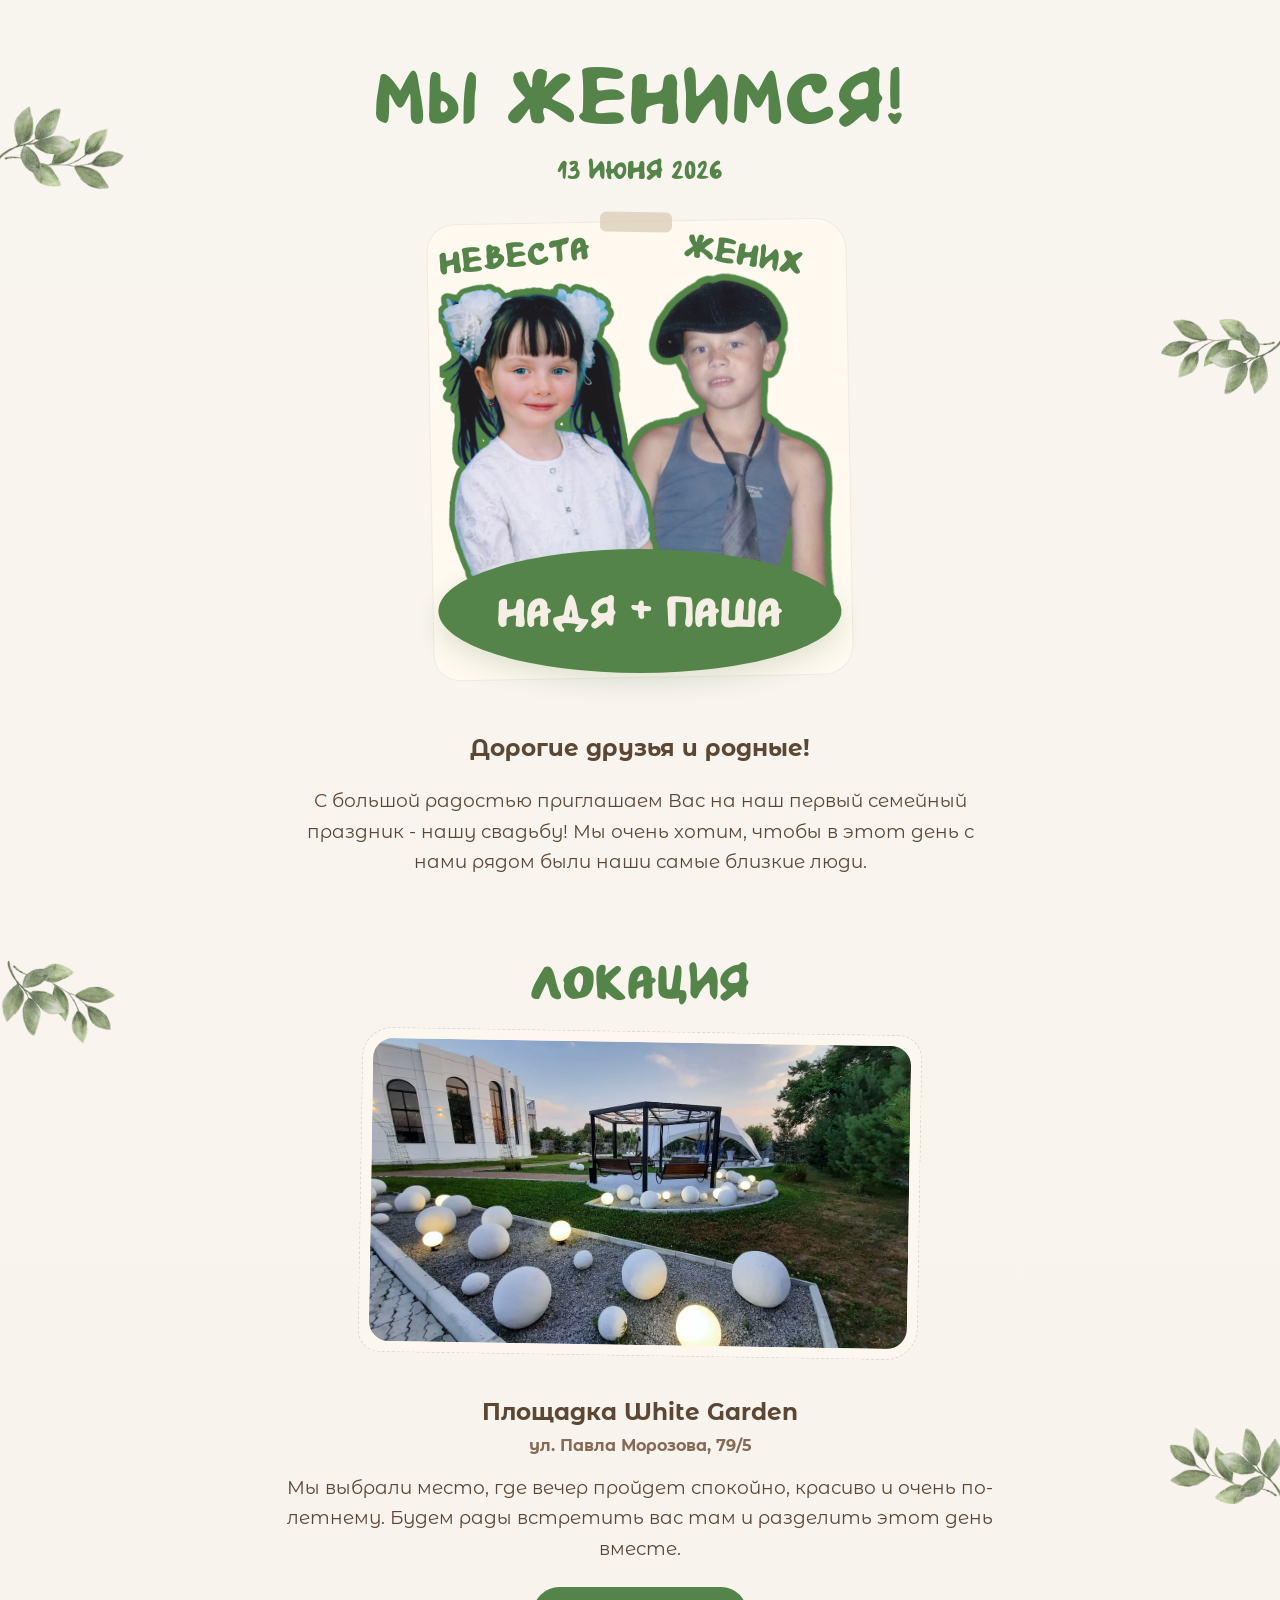
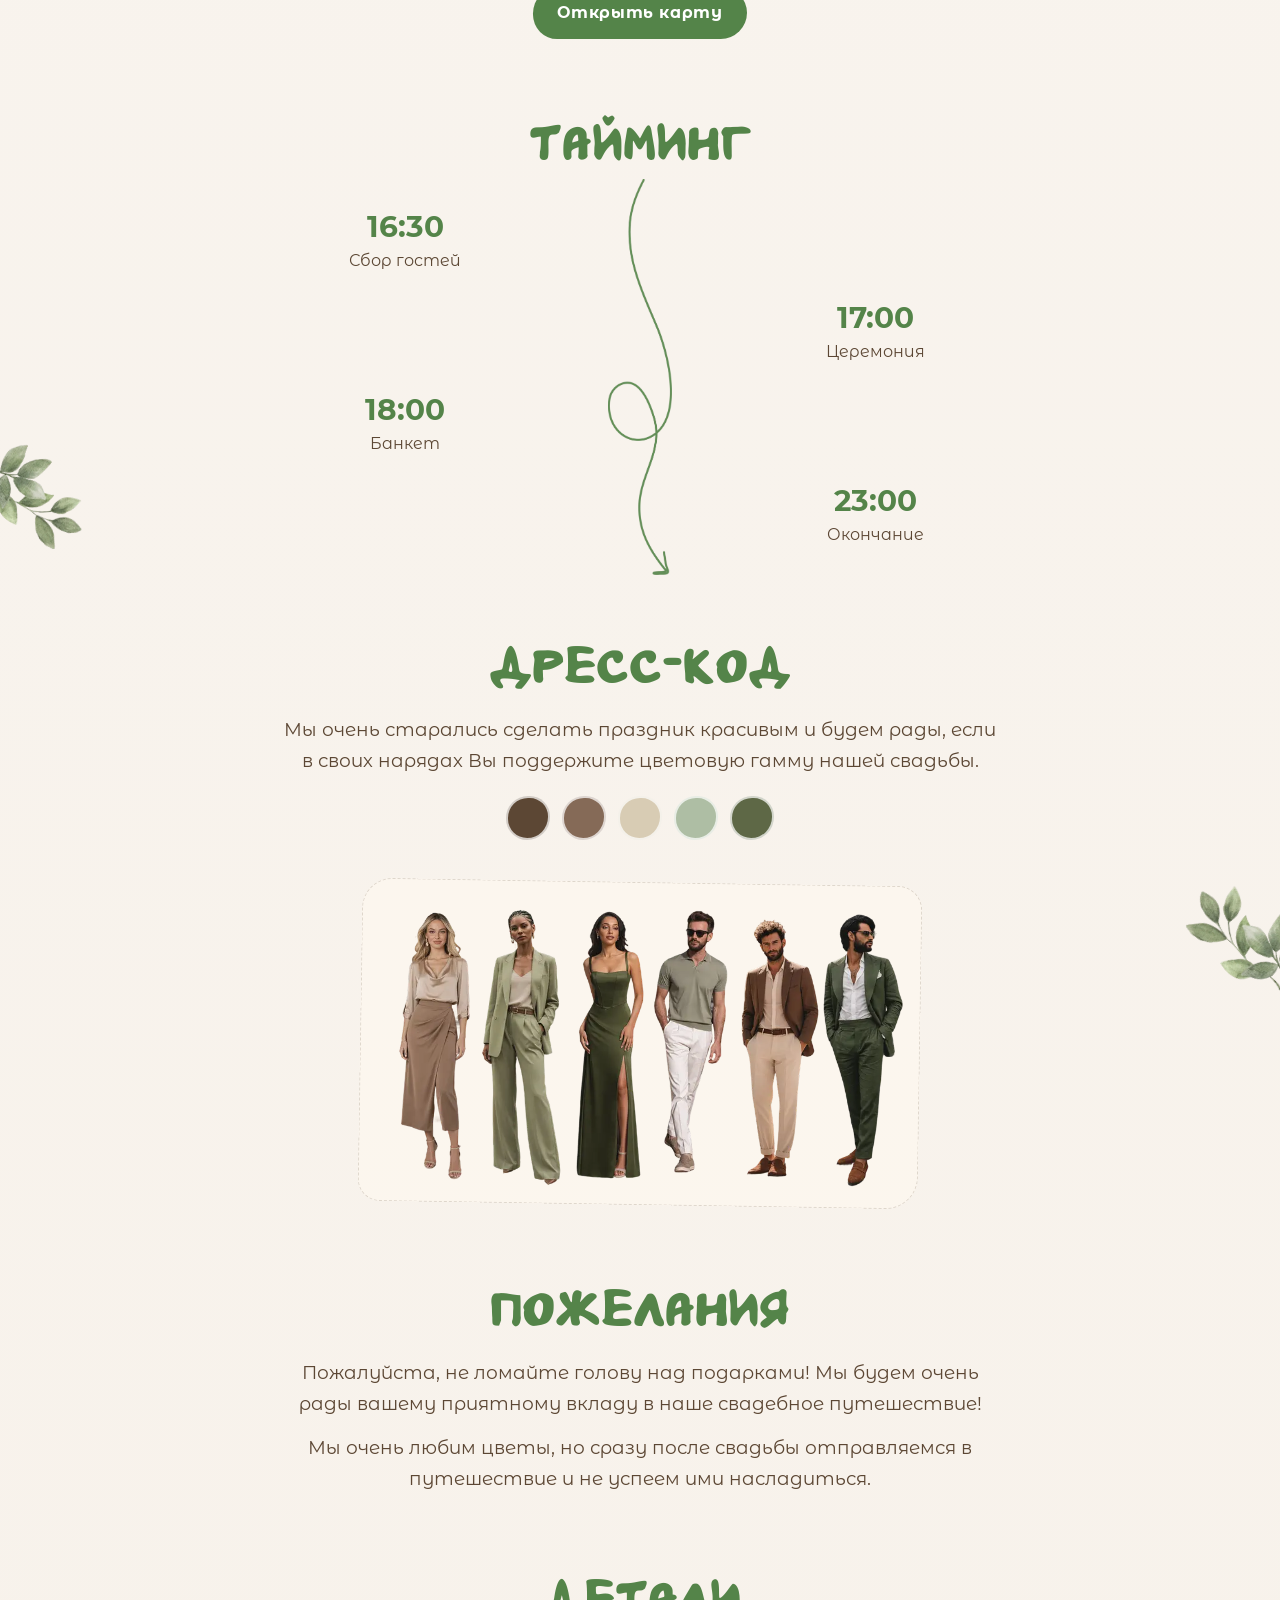
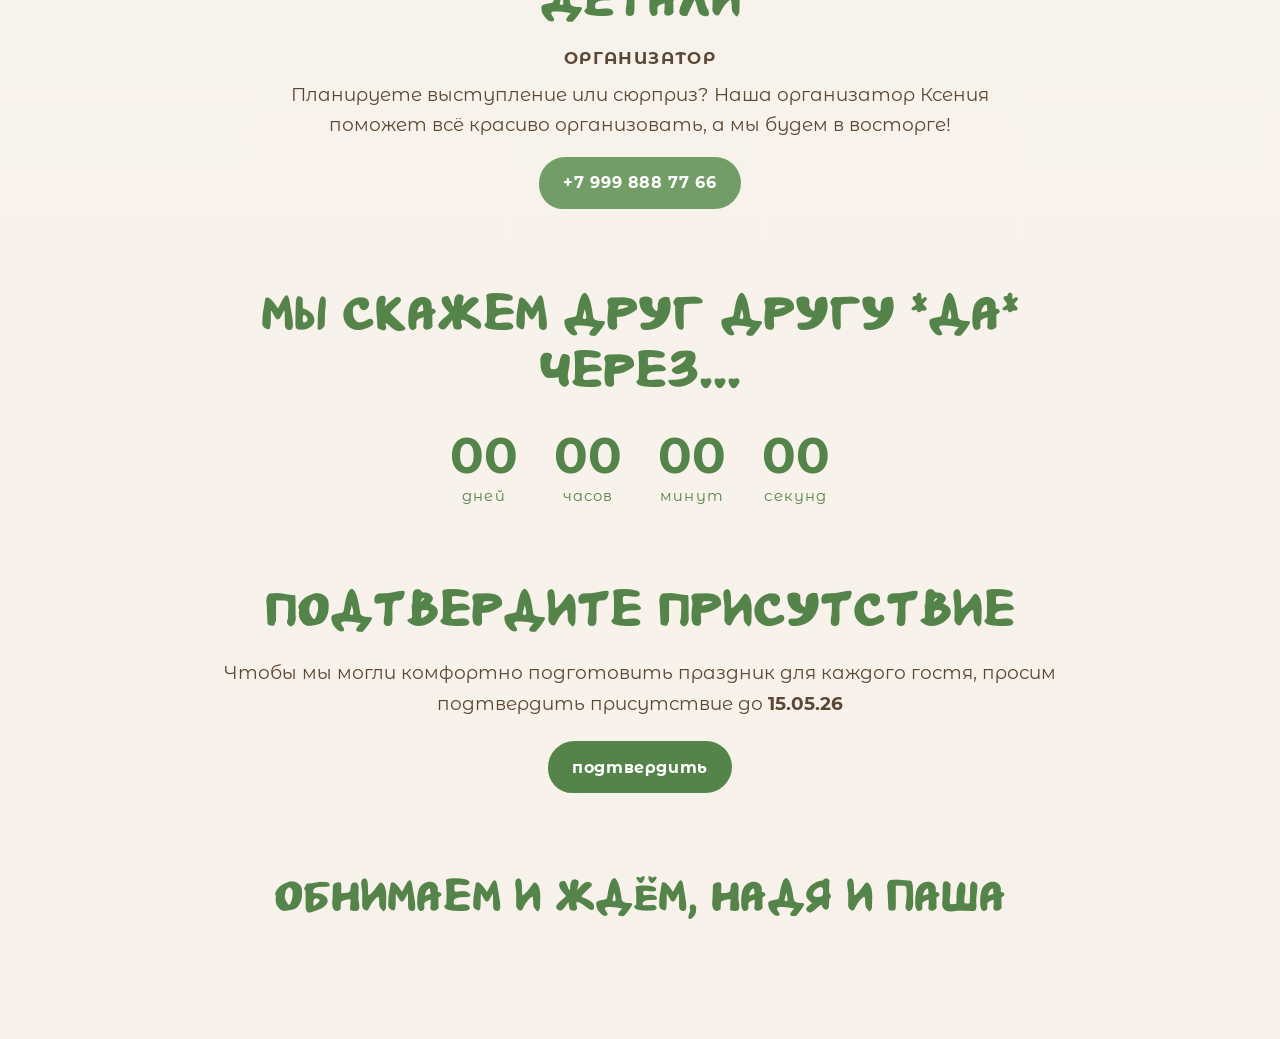
==== commit 62b5ccb8: "convert .png to .webp" ====
--- a/index.html
+++ b/index.html
@@ -20,32 +20,32 @@
     <div class="page-shell">
       <div class="leaf-probe leaf-probe--left" style="--top: 140px; --angle: 98deg; --size: 250px; --flip: 1; --edge: 2px;">
         <div class="leaf-probe__rotator">
-          <img class="leaf-probe__img" src="assets/leaf.png" alt="" width="1280" height="1276" />
+          <img class="leaf-probe__img" src="assets/leaf.webp" alt="" width="1280" height="1276" />
         </div>
       </div>
       <div class="leaf-probe leaf-probe--left" style="--top: 980px; --angle: 114deg; --size: 244px; --flip: -1; --edge: 2px;">
         <div class="leaf-probe__rotator">
-          <img class="leaf-probe__img" src="assets/leaf.png" alt="" width="1280" height="1276" />
+          <img class="leaf-probe__img" src="assets/leaf.webp" alt="" width="1280" height="1276" />
         </div>
       </div>
       <div class="leaf-probe leaf-probe--left" style="--top: 2060px; --angle: 128deg; --size: 236px; --flip: 1; --edge: -10px;">
         <div class="leaf-probe__rotator">
-          <img class="leaf-probe__img" src="assets/leaf.png" alt="" width="1280" height="1276" />
+          <img class="leaf-probe__img" src="assets/leaf.webp" alt="" width="1280" height="1276" />
         </div>
       </div>
       <div class="leaf-probe leaf-probe--right" style="--top: 360px; --angle: 274deg; --size: 240px; --flip: 1; --edge: 2px;">
         <div class="leaf-probe__rotator">
-          <img class="leaf-probe__img" src="assets/leaf.png" alt="" width="1280" height="1276" />
+          <img class="leaf-probe__img" src="assets/leaf.webp" alt="" width="1280" height="1276" />
         </div>
       </div>
       <div class="leaf-probe leaf-probe--right" style="--top: 1480px; --angle: 286deg; --size: 248px; --flip: -1; --edge: -6px;">
         <div class="leaf-probe__rotator">
-          <img class="leaf-probe__img" src="assets/leaf.png" alt="" width="1280" height="1276" />
+          <img class="leaf-probe__img" src="assets/leaf.webp" alt="" width="1280" height="1276" />
         </div>
       </div>
       <div class="leaf-probe leaf-probe--right" style="--top: 2580px; --angle: 312deg; --size: 266px; --flip: -1; --edge: -18px;">
         <div class="leaf-probe__rotator">
-          <img class="leaf-probe__img" src="assets/leaf.png" alt="" width="1280" height="1276" />
+          <img class="leaf-probe__img" src="assets/leaf.webp" alt="" width="1280" height="1276" />
         </div>
       </div>
 
@@ -59,7 +59,7 @@
             <div class="hero-photo-frame">
               <img
                 class="hero-photo"
-                src="assets/children_photo.png"
+                src="assets/children_photo.webp"
                 alt="Надя и Паша"
                 width="980"
                 height="980"
@@ -84,7 +84,7 @@
           <div class="media-card">
             <img
               class="section-image"
-              src="assets/place.png"
+              src="assets/place.webp"
               alt="Площадка White Garden"
               width="1170"
               height="1550"
@@ -127,7 +127,7 @@
             <div class="timeline-arrow-wrap" aria-hidden="true">
               <img
                 class="timeline-arrow"
-                src="assets/timing_arrow.png"
+                src="assets/timing_arrow.webp"
                 alt=""
                 width="240"
                 height="870"
@@ -156,7 +156,7 @@
             <div class="palette" aria-label="Палитра свадьбы">
               <span style="background: #5c4734"></span>
               <span style="background: #856a57"></span>
-              <span style="background: #d8ccb4"></span>
+              <span style="background: #d8ccb4"></span> 
               <span style="background: #aebea4"></span>
               <span style="background: #5e6846"></span>
             </div>
@@ -164,7 +164,7 @@
           <div class="media-card">
             <img
               class="section-image section-image--narrow"
-              src="assets/dress.png"
+              src="assets/dress.webp"
               alt="Пример оттенков дресс-кода"
               width="1170"
               height="1170"
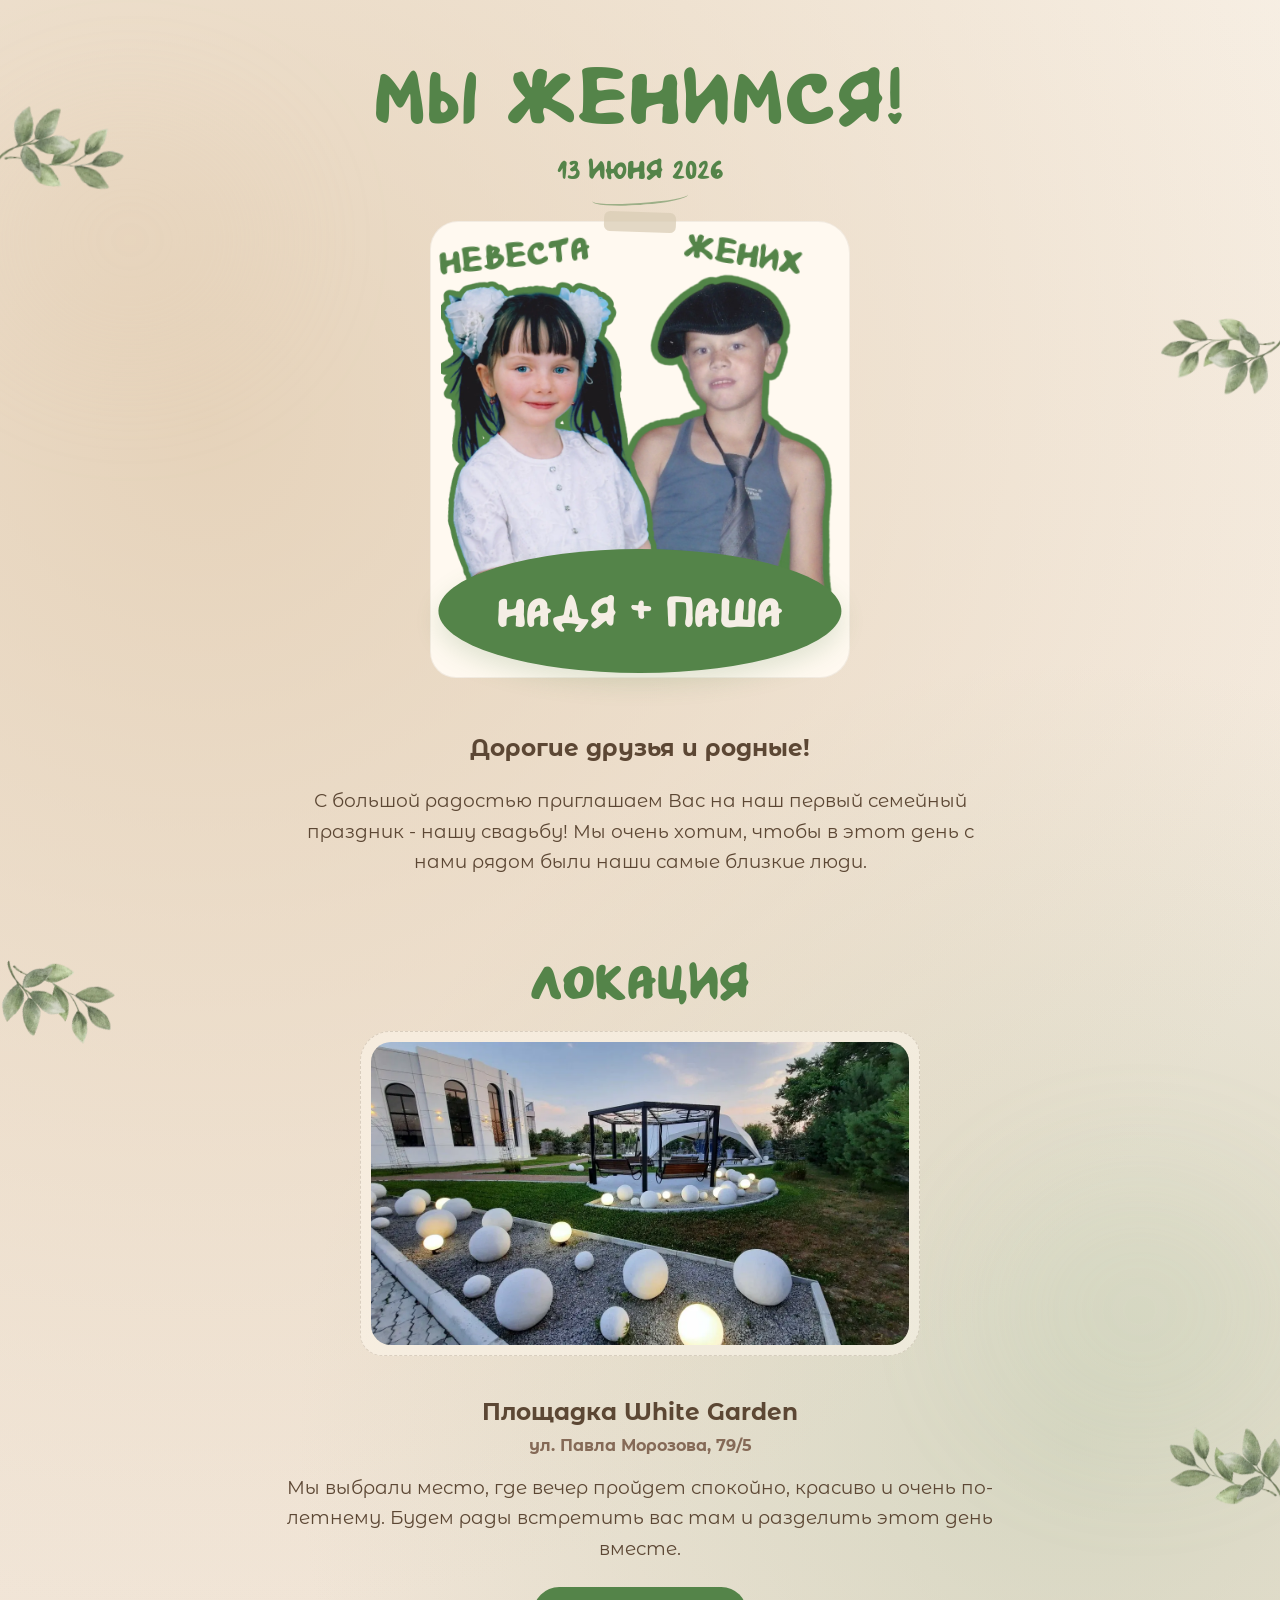
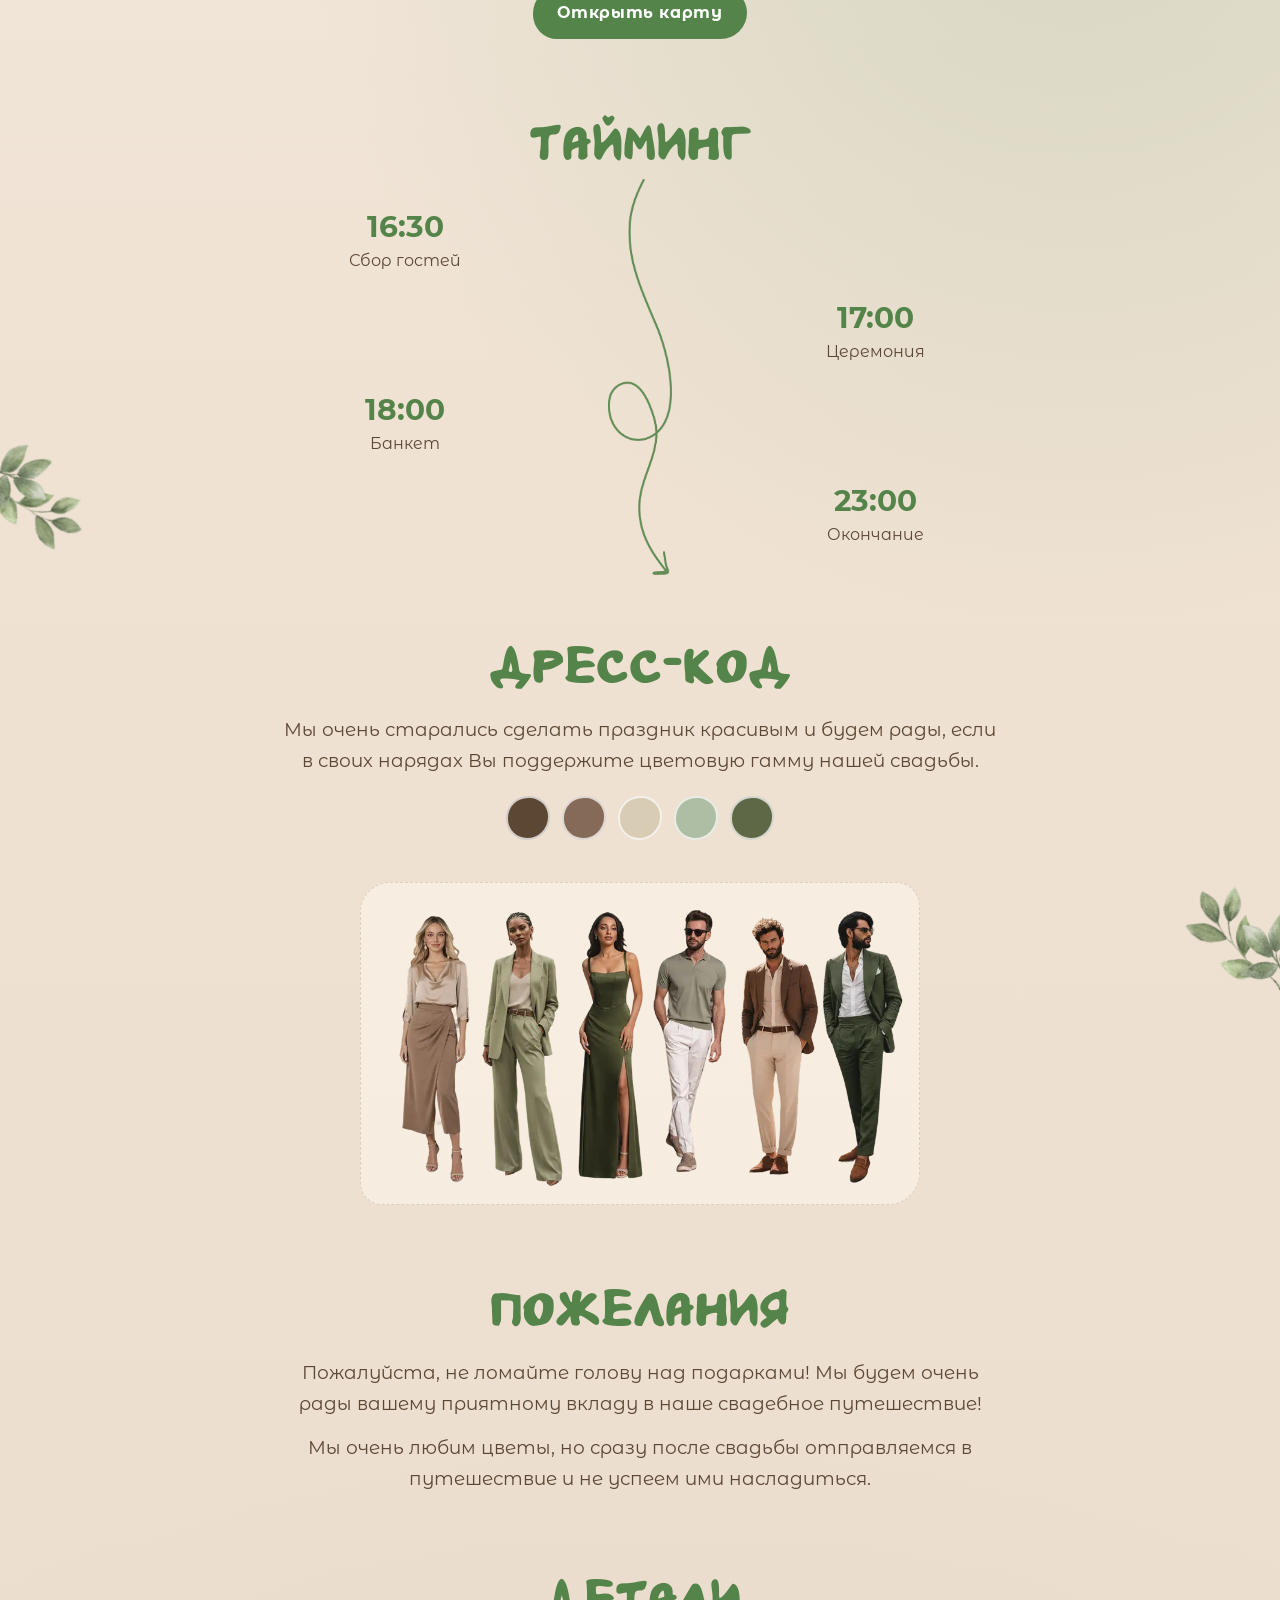
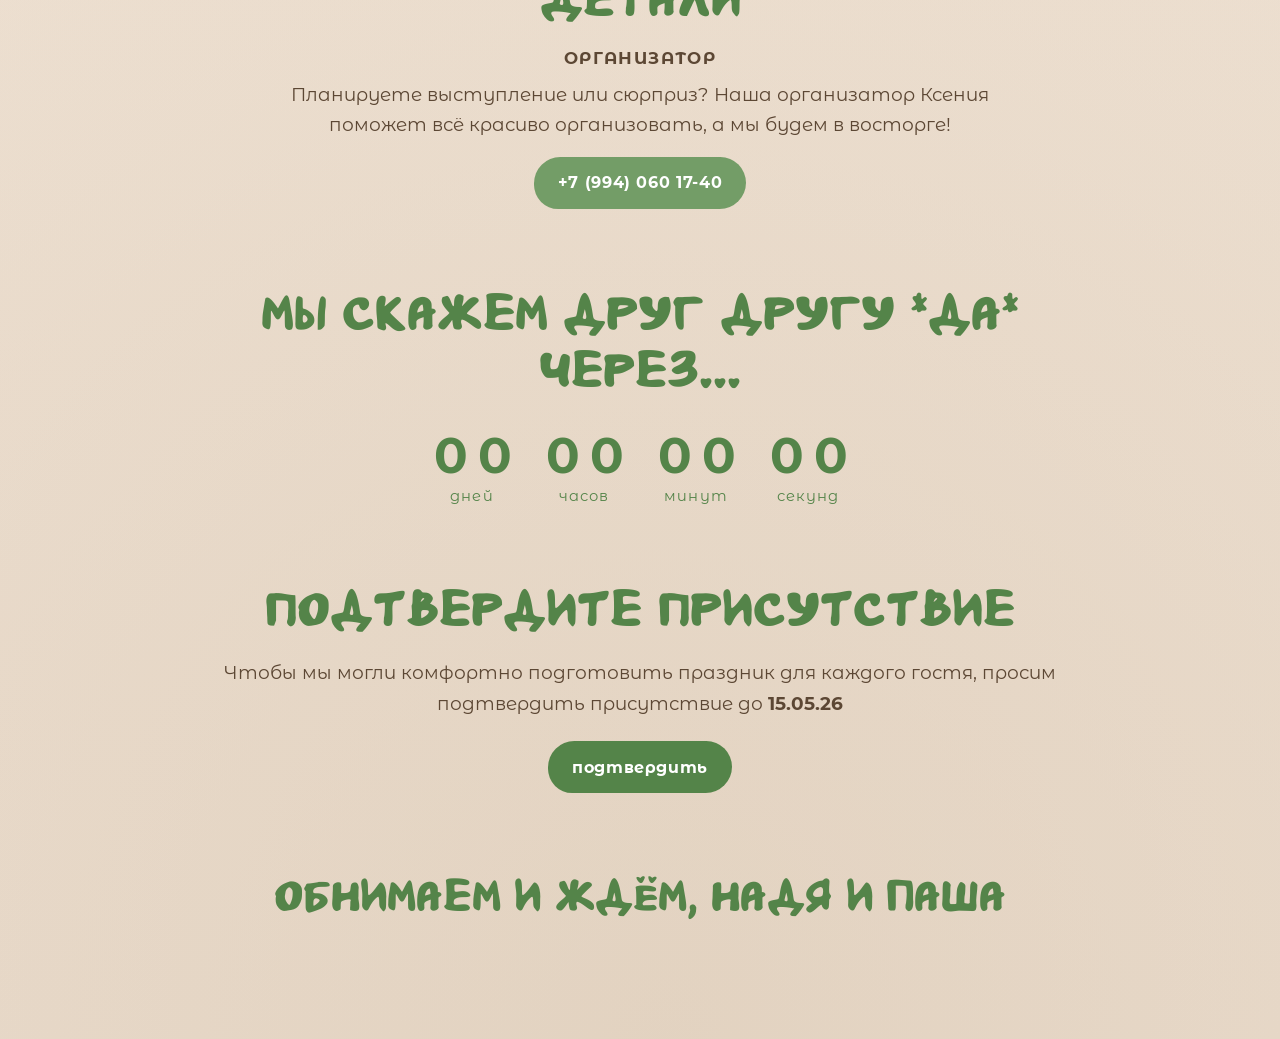
==== commit 6b1cb3be: "чутка атмосферы навалил" ====
--- a/index.html
+++ b/index.html
@@ -18,32 +18,32 @@
   </head>
   <body>
     <div class="page-shell">
-      <div class="leaf-probe leaf-probe--left" style="--top: 140px; --angle: 98deg; --size: 250px; --flip: 1; --edge: 2px;">
-        <div class="leaf-probe__rotator">
-          <img class="leaf-probe__img" src="assets/leaf.webp" alt="" width="1280" height="1276" />
-        </div>
-      </div>
-      <div class="leaf-probe leaf-probe--left" style="--top: 980px; --angle: 114deg; --size: 244px; --flip: -1; --edge: 2px;">
-        <div class="leaf-probe__rotator">
-          <img class="leaf-probe__img" src="assets/leaf.webp" alt="" width="1280" height="1276" />
-        </div>
-      </div>
-      <div class="leaf-probe leaf-probe--left" style="--top: 2060px; --angle: 128deg; --size: 236px; --flip: 1; --edge: -10px;">
-        <div class="leaf-probe__rotator">
-          <img class="leaf-probe__img" src="assets/leaf.webp" alt="" width="1280" height="1276" />
-        </div>
-      </div>
-      <div class="leaf-probe leaf-probe--right" style="--top: 360px; --angle: 274deg; --size: 240px; --flip: 1; --edge: 2px;">
-        <div class="leaf-probe__rotator">
-          <img class="leaf-probe__img" src="assets/leaf.webp" alt="" width="1280" height="1276" />
-        </div>
-      </div>
-      <div class="leaf-probe leaf-probe--right" style="--top: 1480px; --angle: 286deg; --size: 248px; --flip: -1; --edge: -6px;">
-        <div class="leaf-probe__rotator">
-          <img class="leaf-probe__img" src="assets/leaf.webp" alt="" width="1280" height="1276" />
-        </div>
-      </div>
-      <div class="leaf-probe leaf-probe--right" style="--top: 2580px; --angle: 312deg; --size: 266px; --flip: -1; --edge: -18px;">
+      <div class="leaf-probe leaf-probe--left" style="--top: 140px; --angle: 98deg; --size: 250px; --flip: 1; --edge: 2px; --parallax-speed: 0.13;">
+        <div class="leaf-probe__rotator">
+          <img class="leaf-probe__img" src="assets/leaf.webp" alt="" width="1280" height="1276" />
+        </div>
+      </div>
+      <div class="leaf-probe leaf-probe--left" style="--top: 980px; --angle: 114deg; --size: 244px; --flip: -1; --edge: 2px; --parallax-speed: 0.18;">
+        <div class="leaf-probe__rotator">
+          <img class="leaf-probe__img" src="assets/leaf.webp" alt="" width="1280" height="1276" />
+        </div>
+      </div>
+      <div class="leaf-probe leaf-probe--left" style="--top: 2060px; --angle: 128deg; --size: 236px; --flip: 1; --edge: -10px; --parallax-speed: 0.15;">
+        <div class="leaf-probe__rotator">
+          <img class="leaf-probe__img" src="assets/leaf.webp" alt="" width="1280" height="1276" />
+        </div>
+      </div>
+      <div class="leaf-probe leaf-probe--right" style="--top: 360px; --angle: 274deg; --size: 240px; --flip: 1; --edge: 2px; --parallax-speed: 0.12;">
+        <div class="leaf-probe__rotator">
+          <img class="leaf-probe__img" src="assets/leaf.webp" alt="" width="1280" height="1276" />
+        </div>
+      </div>
+      <div class="leaf-probe leaf-probe--right" style="--top: 1480px; --angle: 286deg; --size: 248px; --flip: -1; --edge: -6px; --parallax-speed: 0.17;">
+        <div class="leaf-probe__rotator">
+          <img class="leaf-probe__img" src="assets/leaf.webp" alt="" width="1280" height="1276" />
+        </div>
+      </div>
+      <div class="leaf-probe leaf-probe--right" style="--top: 2580px; --angle: 312deg; --size: 266px; --flip: -1; --edge: -18px; --parallax-speed: 0.21;">
         <div class="leaf-probe__rotator">
           <img class="leaf-probe__img" src="assets/leaf.webp" alt="" width="1280" height="1276" />
         </div>
@@ -198,8 +198,8 @@
               Планируете выступление или сюрприз? Наша организатор Ксения поможет
               всё красиво организовать, а мы будем в восторге!
             </p>
-            <a class="button button--secondary button--contact" href="tel://+79998887766">
-              +7 999 888 77 66
+            <a class="button button--secondary button--contact" href="tel://+79940601740">
+              +7 (994) 060 17-40
             </a>
           </article>
         </section>
@@ -214,19 +214,31 @@
             aria-live="polite"
           >
             <div class="countdown-item">
-              <span data-unit="days">00</span>
+              <span class="countdown-value" data-unit="days" aria-label="00">
+                <span class="countdown-digit">0</span>
+                <span class="countdown-digit">0</span>
+              </span>
               <small>дней</small>
             </div>
             <div class="countdown-item">
-              <span data-unit="hours">00</span>
+              <span class="countdown-value" data-unit="hours" aria-label="00">
+                <span class="countdown-digit">0</span>
+                <span class="countdown-digit">0</span>
+              </span>
               <small>часов</small>
             </div>
             <div class="countdown-item">
-              <span data-unit="minutes">00</span>
+              <span class="countdown-value" data-unit="minutes" aria-label="00">
+                <span class="countdown-digit">0</span>
+                <span class="countdown-digit">0</span>
+              </span>
               <small>минут</small>
             </div>
             <div class="countdown-item">
-              <span data-unit="seconds">00</span>
+              <span class="countdown-value" data-unit="seconds" aria-label="00">
+                <span class="countdown-digit">0</span>
+                <span class="countdown-digit">0</span>
+              </span>
               <small>секунд</small>
             </div>
           </div>
@@ -243,7 +255,7 @@
           <div class="actions actions--center">
             <a
               class="button"
-              href="https://google.com"
+              href="https://forms.gle/WRbpqpCNUwWP8JWL6"
               target="_blank"
               rel="noreferrer"
             >
--- a/styles.css
+++ b/styles.css
@@ -41,8 +41,10 @@
   color: var(--text);
   font-family: "Montserrat Alternates", "Segoe UI", sans-serif;
   background:
-    linear-gradient(rgba(245, 238, 229, 0.62), rgba(245, 238, 229, 0.8)),
-    url("assets/background.jpg") center top / cover no-repeat fixed;
+    radial-gradient(circle at 16% 10%, rgba(226, 205, 178, 0.82), transparent 30%),
+    radial-gradient(circle at 84% 34%, rgba(177, 194, 164, 0.42), transparent 26%),
+    radial-gradient(circle at 52% 100%, rgba(214, 195, 172, 0.38), transparent 30%),
+    linear-gradient(180deg, #f7efe4 0%, #efe2d3 48%, #eadccd 100%);
 }
 
 img {
@@ -60,6 +62,33 @@
   position: relative;
   overflow: clip;
   min-height: 100vh;
+}
+
+.page-shell::before,
+.page-shell::after {
+  content: "";
+  position: absolute;
+  z-index: 0;
+  pointer-events: none;
+  border-radius: 50%;
+  filter: blur(70px);
+  opacity: 0.22;
+}
+
+.page-shell::before {
+  top: 120px;
+  left: -10px;
+  width: 280px;
+  height: 240px;
+  background: rgba(225, 201, 171, 0.82);
+}
+
+.page-shell::after {
+  top: 1180px;
+  right: -10px;
+  width: 300px;
+  height: 260px;
+  background: rgba(181, 200, 166, 0.66);
 }
 
 .container {
@@ -77,6 +106,8 @@
   top: var(--top);
   width: 0;
   height: 0;
+  transform: translate3d(0, var(--parallax-offset, 0px), 0);
+  will-change: transform;
 }
 
 .leaf-probe--left {
@@ -151,8 +182,7 @@
 .hero-side-label,
 .hero-date,
 .hero-greeting,
-.footer p,
-.countdown-item span {
+.footer p {
   font-family: "Everlasting", serif;
   font-weight: 400;
   color: var(--accent);
@@ -170,6 +200,20 @@
   font-size: clamp(1.35rem, 3.5vw, 2.1rem);
   line-height: 1;
   text-align: center;
+  position: relative;
+  display: inline-block;
+}
+
+.hero-date::after {
+  content: "";
+  position: absolute;
+  left: 50%;
+  bottom: -18px;
+  width: 96px;
+  height: 14px;
+  border-bottom: 2px solid rgba(84, 132, 73, 0.52);
+  border-radius: 50%;
+  transform: translateX(-50%) rotate(-4deg);
 }
 
 .hero-photo-frame {
@@ -249,6 +293,7 @@
   text-align: center;
   white-space: nowrap;
   box-shadow: 0 10px 24px rgba(84, 132, 73, 0.18);
+  animation: hero-breathe 8s ease-in-out infinite;
 }
 
 .hero-copy,
@@ -258,6 +303,36 @@
   width: min(100%, 720px);
   margin: 0 auto;
   text-align: center;
+}
+
+.display-title,
+.hero-date,
+.hero-side-label,
+.hero-greeting,
+.section-title {
+  opacity: 0;
+  transform: translateY(22px);
+  transition:
+    opacity 700ms ease,
+    transform 700ms ease;
+}
+
+.hero-photo-frame,
+.hero-names,
+.media-card {
+  opacity: 0;
+  transform: translateY(18px) scale(0.985);
+  transition:
+    opacity 820ms ease,
+    transform 820ms ease;
+}
+
+.reveal .button {
+  opacity: 0;
+  transform: translateY(12px);
+  transition:
+    opacity 420ms ease,
+    transform 420ms ease;
 }
 
 .hero-greeting,
@@ -599,11 +674,27 @@
   text-align: center;
 }
 
-.countdown-item span {
+.countdown-value {
+  display: inline-block;
   font-family: "Montserrat Alternates", "Segoe UI", sans-serif;
   font-weight: 700;
   font-size: clamp(1.9rem, 5vw, 3.1rem);
   line-height: 1;
+  white-space: nowrap;
+  letter-spacing: -0.04em;
+  color: var(--accent);
+}
+
+.countdown-digit {
+  display: inline-block;
+  min-width: 0.58em;
+  text-align: center;
+  font-family: "Montserrat Alternates", "Segoe UI", sans-serif;
+  font-weight: 700;
+}
+
+.countdown-digit.is-updating {
+  animation: countdown-drop 460ms cubic-bezier(0.22, 0.8, 0.2, 1);
 }
 
 .countdown-item small {
@@ -641,6 +732,53 @@
   transform: translateY(0);
 }
 
+.reveal.is-visible .display-title,
+.reveal.is-visible .section-title {
+  opacity: 1;
+  transform: translateY(0);
+}
+
+.reveal.is-visible .hero-date {
+  opacity: 1;
+  transform: translateY(0);
+  transition-delay: 120ms;
+  animation: hero-settle-date 900ms cubic-bezier(0.2, 0.8, 0.2, 1) 120ms both;
+}
+
+.reveal.is-visible .hero-side-label,
+.reveal.is-visible .hero-greeting {
+  opacity: 1;
+  transform: translateY(0);
+  transition-delay: 180ms;
+}
+
+.reveal.is-visible .hero-side-label--bride {
+  animation: hero-settle-bride 950ms cubic-bezier(0.2, 0.8, 0.2, 1) 180ms both;
+}
+
+.reveal.is-visible .hero-side-label--groom {
+  animation: hero-settle-groom 950ms cubic-bezier(0.2, 0.8, 0.2, 1) 220ms both;
+}
+
+.reveal.is-visible .hero-photo-frame,
+.reveal.is-visible .media-card {
+  opacity: 1;
+  transform: translateY(0) scale(1);
+  transition-delay: 220ms;
+}
+
+.reveal.is-visible .hero-names {
+  opacity: 1;
+  transform: translateX(-50%) scale(1);
+  transition-delay: 320ms;
+}
+
+.reveal.is-visible .button {
+  opacity: 1;
+  transform: translateY(0);
+  transition-delay: 260ms;
+}
+
 @keyframes leaf-sway {
   0%,
   100% {
@@ -648,6 +786,80 @@
   }
   50% {
     transform: rotate(calc(var(--angle) + 3.5deg));
+  }
+}
+
+@keyframes hero-breathe {
+  0%,
+  100% {
+    transform: translateX(-50%) rotate(-0.8deg) scale(1);
+  }
+  50% {
+    transform: translateX(-50%) rotate(0.8deg) scale(1.035);
+  }
+}
+
+@keyframes countdown-drop {
+  0% {
+    opacity: 0;
+    transform: translateY(-18px);
+  }
+  45% {
+    opacity: 1;
+    transform: translateY(4px);
+  }
+  100% {
+    opacity: 1;
+    transform: translateY(0);
+  }
+}
+
+@keyframes hero-settle-date {
+  0% {
+    opacity: 0;
+    transform: translateY(-14px) scale(0.98);
+  }
+  65% {
+    opacity: 1;
+    transform: translateY(4px) scale(1.01);
+  }
+  100% {
+    opacity: 1;
+    transform: translateY(0) scale(1);
+  }
+}
+
+@keyframes hero-settle-bride {
+  0% {
+    opacity: 0;
+    transform: translate(calc(var(--bride-x) - 10px), calc(var(--bride-y) - 18px))
+      rotate(calc(var(--bride-rotate) - 4deg));
+  }
+  70% {
+    opacity: 1;
+    transform: translate(calc(var(--bride-x) + 3px), calc(var(--bride-y) + 4px))
+      rotate(calc(var(--bride-rotate) + 1deg));
+  }
+  100% {
+    opacity: 1;
+    transform: translate(var(--bride-x), var(--bride-y)) rotate(var(--bride-rotate));
+  }
+}
+
+@keyframes hero-settle-groom {
+  0% {
+    opacity: 0;
+    transform: translate(calc(var(--groom-x) + 10px), calc(var(--groom-y) - 18px))
+      rotate(calc(var(--groom-rotate) + 4deg));
+  }
+  70% {
+    opacity: 1;
+    transform: translate(calc(var(--groom-x) - 3px), calc(var(--groom-y) + 4px))
+      rotate(calc(var(--groom-rotate) - 1deg));
+  }
+  100% {
+    opacity: 1;
+    transform: translate(var(--groom-x), var(--groom-y)) rotate(var(--groom-rotate));
   }
 }
 
@@ -696,6 +908,11 @@
 }
 
 @media (max-width: 500px) {
+  .hero-date::after {
+    width: 72px;
+    bottom: -14px;
+  }
+
   .timeline--arrow {
     gap: 18px;
   }
@@ -730,14 +947,22 @@
     animation: none !important;
   }
 
+  .leaf-probe {
+    transform: none !important;
+  }
+
   .display-title,
   .hero-photo-frame,
+  .hero-date,
+  .hero-greeting,
   .hero-side-label,
+  .hero-names,
+  .media-card,
+  .button,
   .timeline-item time,
   .timeline-item p,
   .section-title,
   .calendar-card,
-  .media-card,
   .footer p {
     transform: none !important;
   }
@@ -751,4 +976,16 @@
   .timeline-item p {
     opacity: 1;
   }
-}
+
+  .display-title,
+  .hero-date,
+  .hero-side-label,
+  .hero-greeting,
+  .section-title,
+  .hero-photo-frame,
+  .hero-names,
+  .media-card,
+  .button {
+    opacity: 1 !important;
+  }
+}
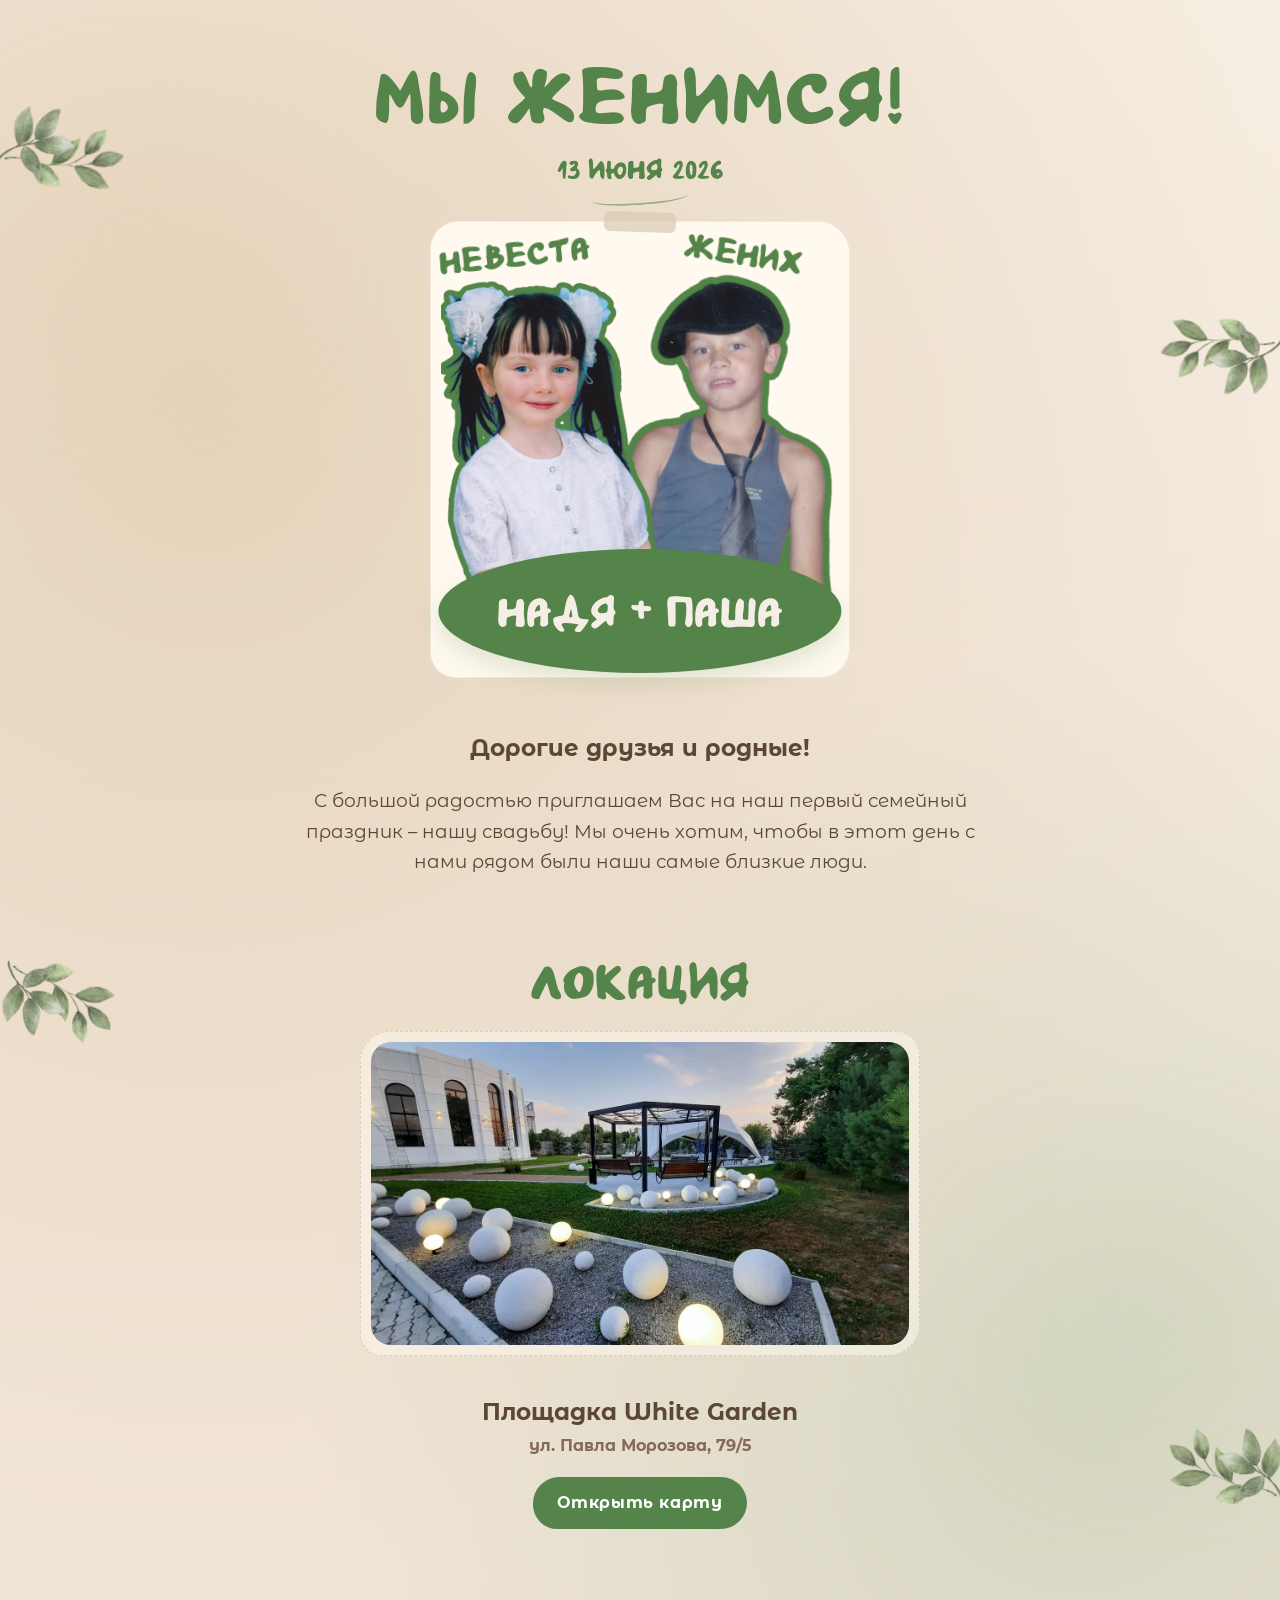
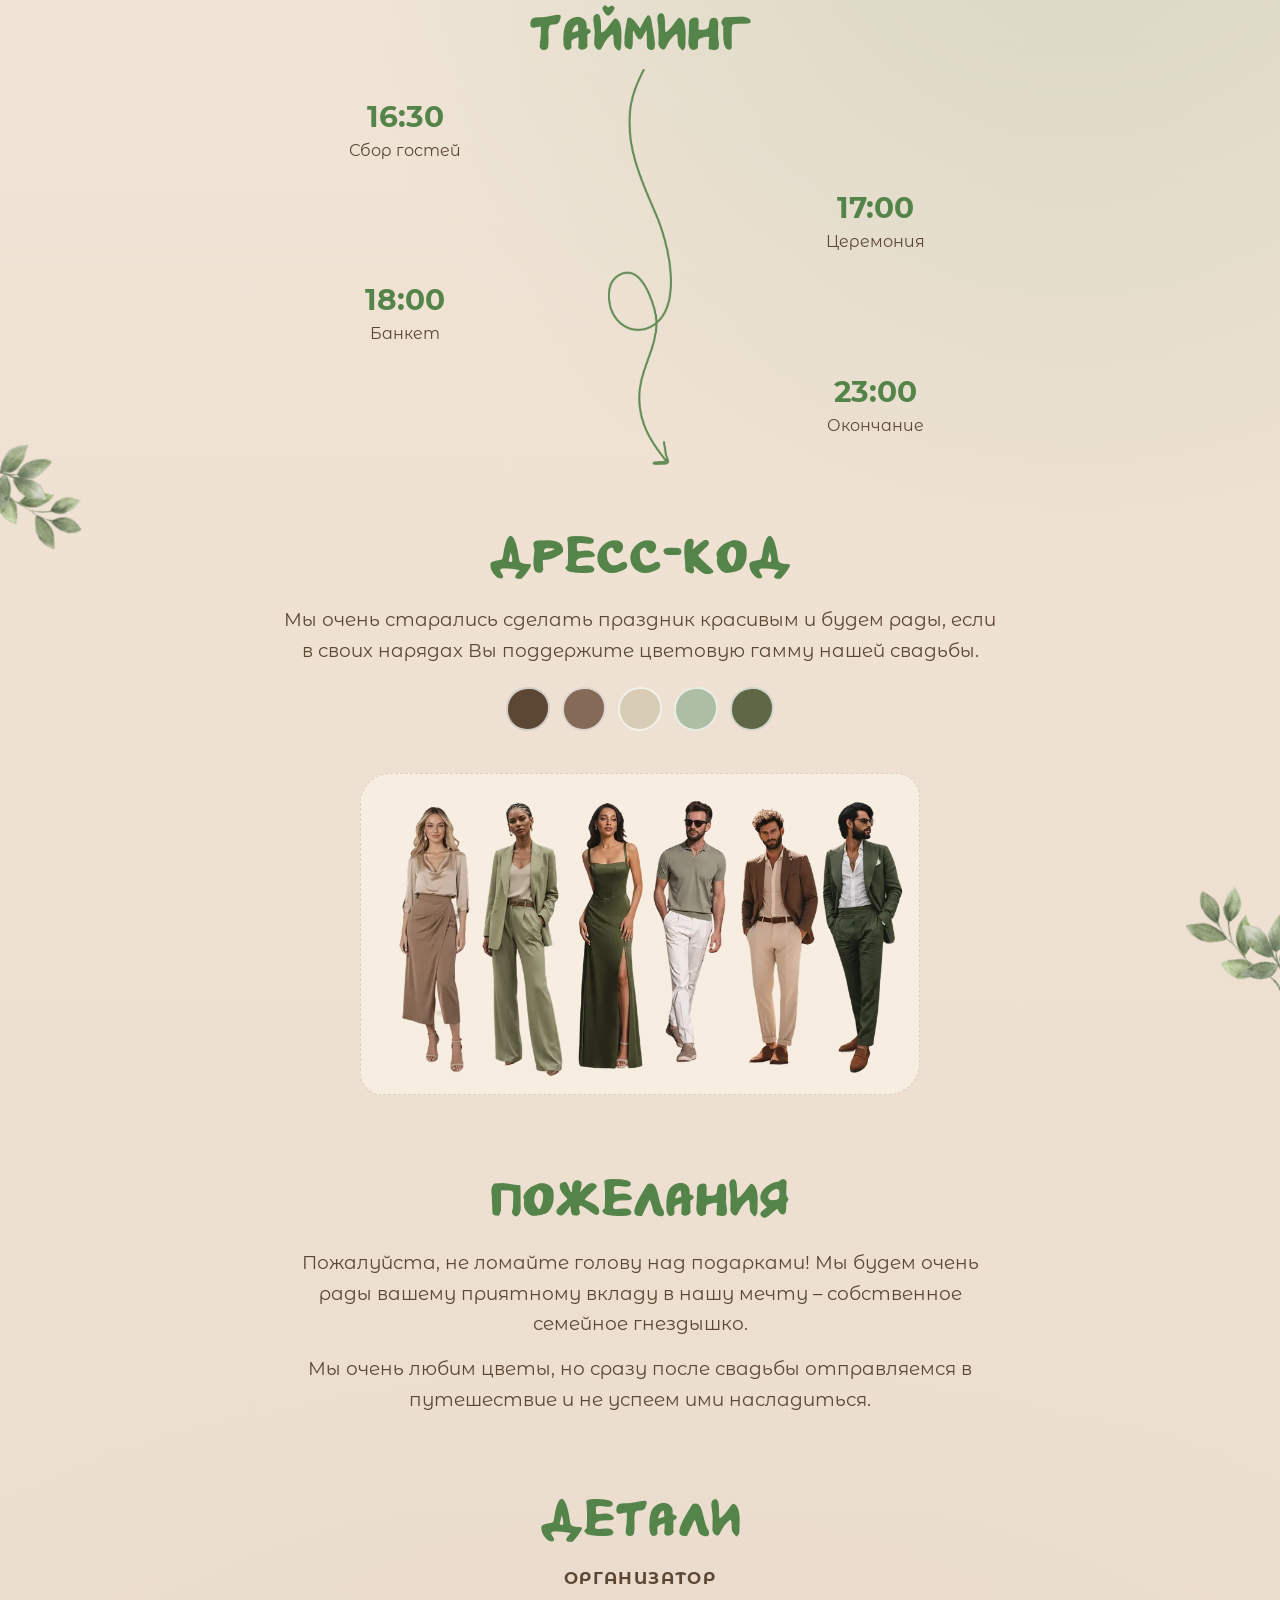
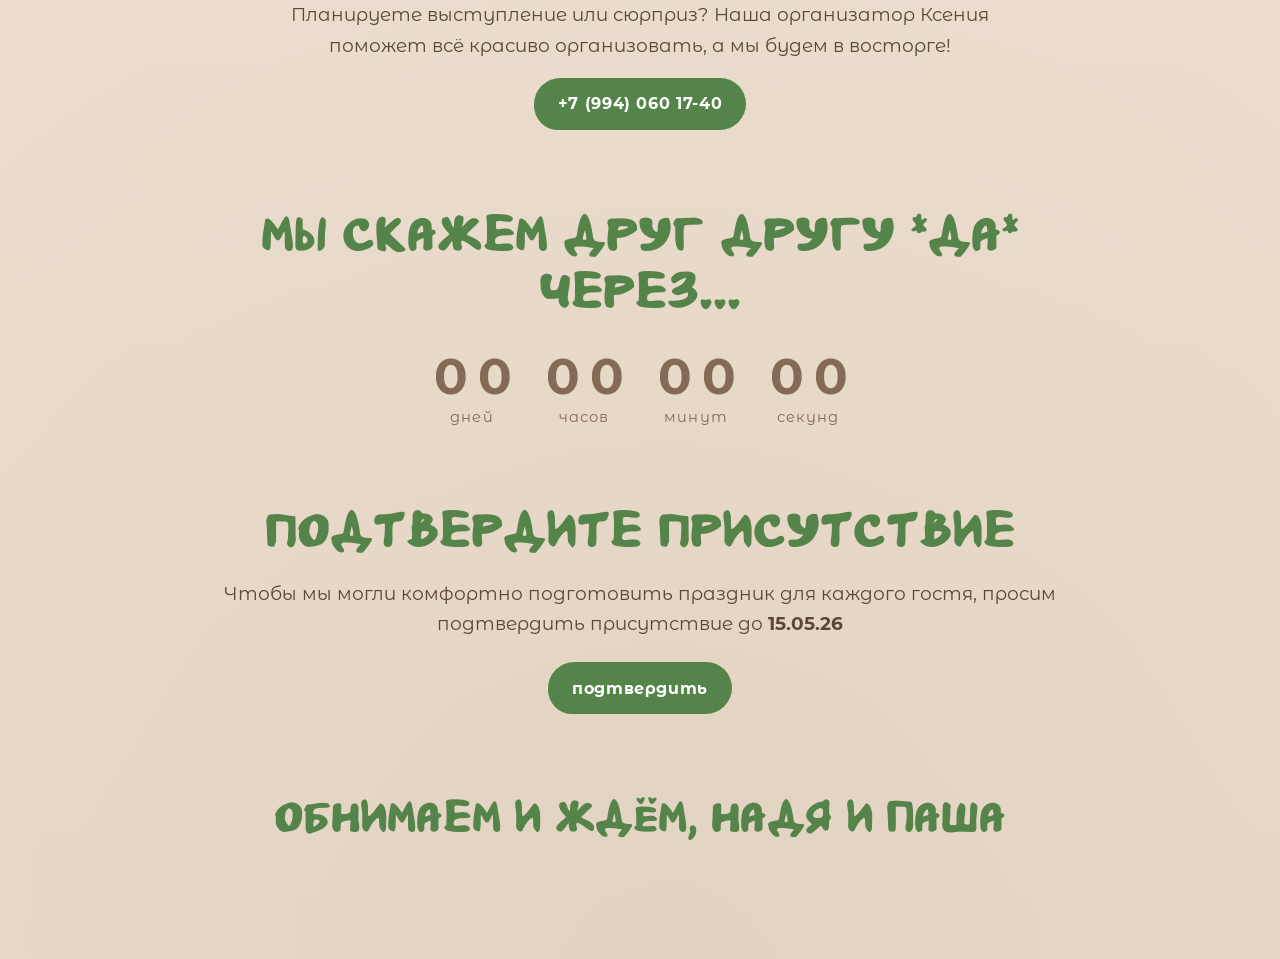
==== commit f180a18c: "правочки от Надюши" ====
--- a/index.html
+++ b/index.html
@@ -70,7 +70,7 @@
           <div class="hero-copy">
             <p class="venue-name">Дорогие друзья и родные!</p>
             <p class="section-text">
-              С большой радостью приглашаем Вас на наш первый семейный праздник -
+              С большой радостью приглашаем Вас на наш первый семейный праздник –
               нашу свадьбу! Мы очень хотим, чтобы в этот день с нами рядом были
               наши самые близкие люди.
             </p>
@@ -93,11 +93,7 @@
           <div class="content-card">
             <p class="venue-name">Площадка White Garden</p>
             <p class="venue-address">ул. Павла Морозова, 79/5</p>
-            <p class="section-text">
-              Мы выбрали место, где вечер пройдет спокойно, красиво и очень
-              по-летнему. Будем рады встретить вас там и разделить этот день
-              вместе.
-            </p>
+
             <div class="actions">
               <a
                 class="button"
@@ -178,8 +174,7 @@
           </div>
           <div class="stack">
             <p class="section-text">
-              Пожалуйста, не ломайте голову над подарками! Мы будем очень рады
-              вашему приятному вкладу в наше свадебное путешествие!
+              Пожалуйста, не ломайте голову над подарками! Мы будем очень рады вашему приятному вкладу в нашу мечту – собственное семейное гнездышко.
             </p>
             <p class="section-text">
               Мы очень любим цветы, но сразу после свадьбы отправляемся в
@@ -198,7 +193,7 @@
               Планируете выступление или сюрприз? Наша организатор Ксения поможет
               всё красиво организовать, а мы будем в восторге!
             </p>
-            <a class="button button--secondary button--contact" href="tel://+79940601740">
+            <a class="button button--contact" href="tel://+79940601740">
               +7 (994) 060 17-40
             </a>
           </article>
@@ -255,7 +250,7 @@
           <div class="actions actions--center">
             <a
               class="button"
-              href="https://forms.gle/WRbpqpCNUwWP8JWL6"
+              href="https://google.com"
               target="_blank"
               rel="noreferrer"
             >
--- a/styles.css
+++ b/styles.css
@@ -682,7 +682,7 @@
   line-height: 1;
   white-space: nowrap;
   letter-spacing: -0.04em;
-  color: var(--accent);
+  color: var(--text-muted); 
 }
 
 .countdown-digit {
@@ -691,6 +691,7 @@
   text-align: center;
   font-family: "Montserrat Alternates", "Segoe UI", sans-serif;
   font-weight: 700;
+  color: var(--text-muted);
 }
 
 .countdown-digit.is-updating {
@@ -698,7 +699,7 @@
 }
 
 .countdown-item small {
-  color: var(--accent);
+  color: var(--text-muted);
   font-size: clamp(0.78rem, 2vw, 0.92rem);
   letter-spacing: 0.08em;
   text-transform: lowercase;
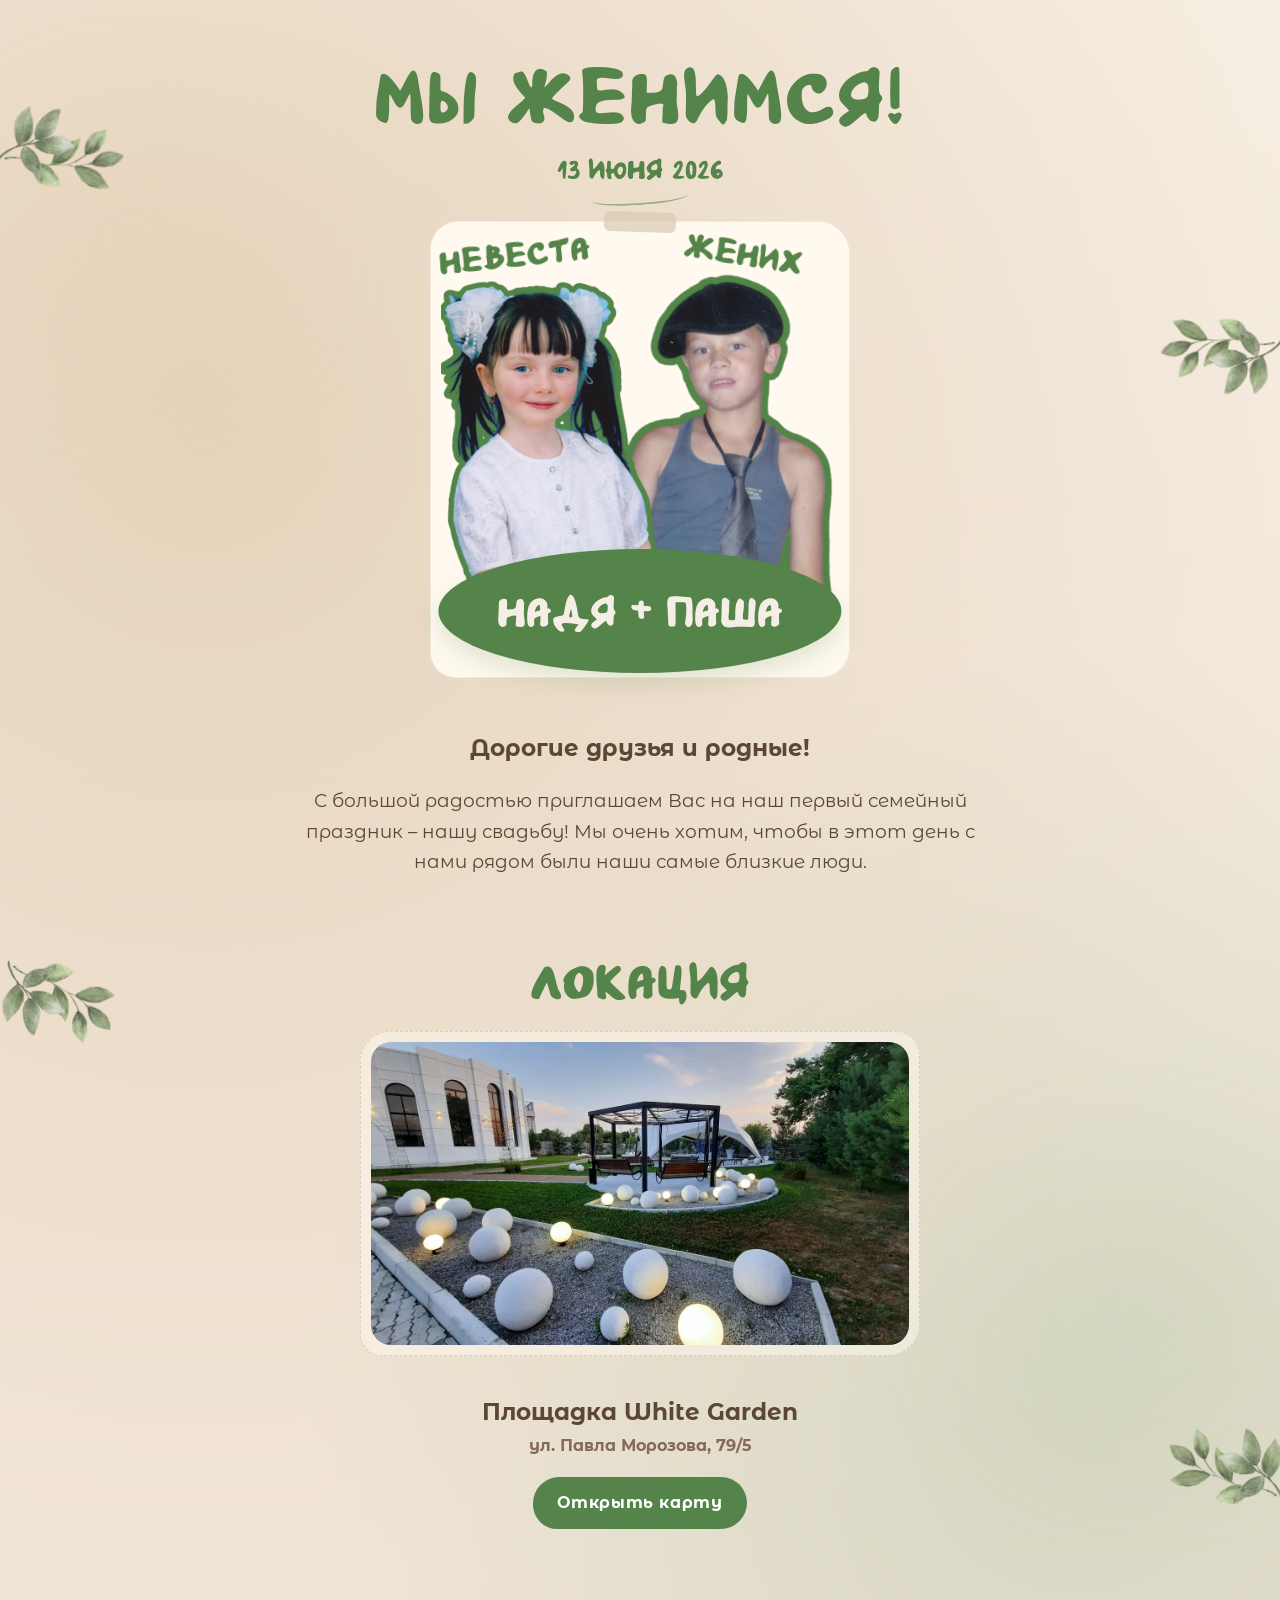
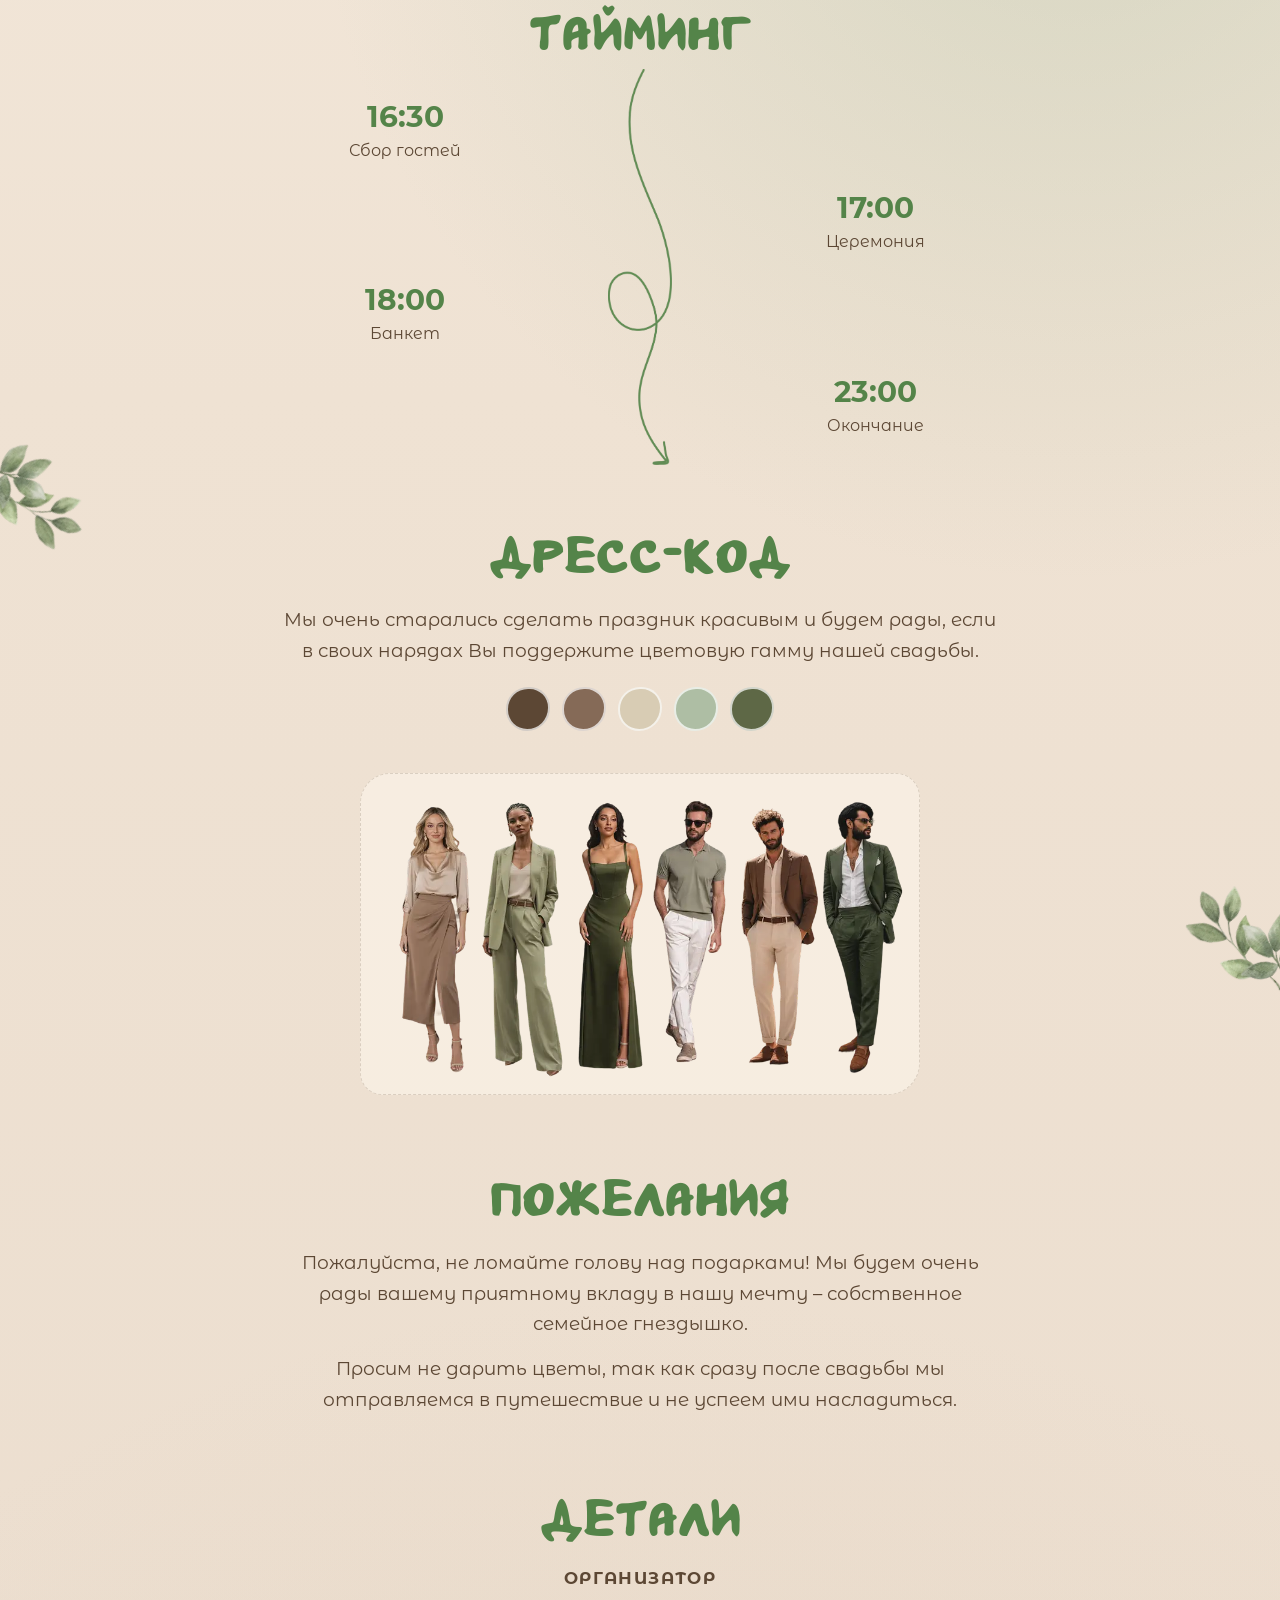
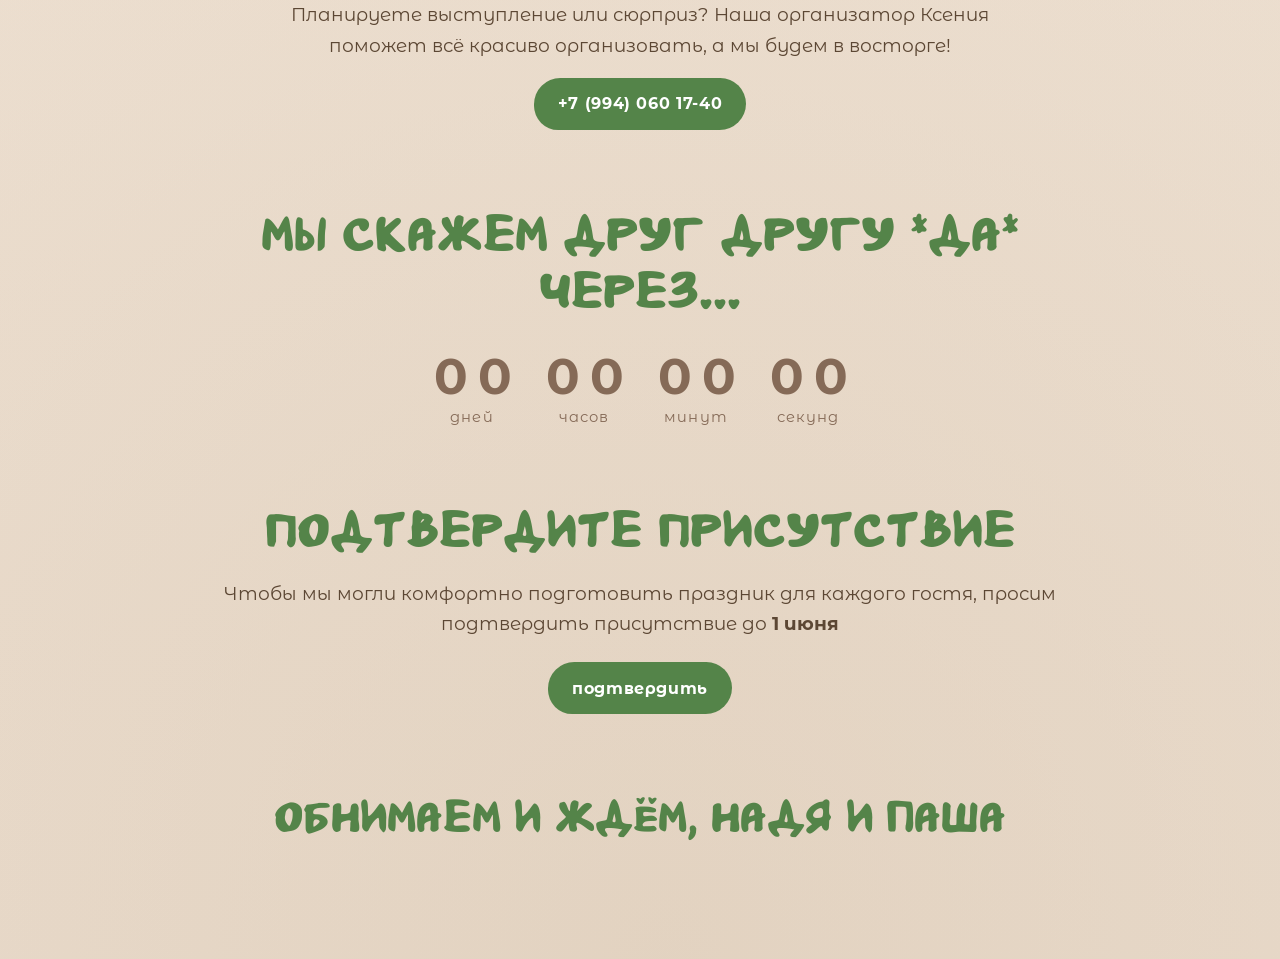
==== commit 2f0311d0: "правки даты и карточки для картинок" ====
--- a/index.html
+++ b/index.html
@@ -8,6 +8,9 @@
       name="description"
       content="Свадебное приглашение Нади и Паши. 13 июня 2026 года в 17:00."
     />
+<link type="image/png" sizes="16x16" rel="icon" href="assets/icons8-ring-undefined-16.png">  
+<link type="image/png" sizes="32x32" rel="icon" href="assets/icons8-ring-color-32.png"> 
+<link type="image/png" sizes="96x96" rel="icon" href="assets/icons8-ring-color-96.png">
     <link rel="preconnect" href="https://fonts.googleapis.com" />
     <link rel="preconnect" href="https://fonts.gstatic.com" crossorigin />
     <link
@@ -177,8 +180,7 @@
               Пожалуйста, не ломайте голову над подарками! Мы будем очень рады вашему приятному вкладу в нашу мечту – собственное семейное гнездышко.
             </p>
             <p class="section-text">
-              Мы очень любим цветы, но сразу после свадьбы отправляемся в
-              путешествие и не успеем ими насладиться.
+              Просим не дарить цветы, так как сразу после свадьбы мы отправляемся в путешествие и не успеем ими насладиться.
             </p>
           </div>
         </section>
@@ -245,12 +247,12 @@
           </div>
           <p class="section-text">
             Чтобы мы могли комфортно подготовить праздник для каждого гостя,
-            просим подтвердить присутствие до <strong class="deadline">15.05.26</strong>
+            просим подтвердить присутствие до <strong class="deadline">1 июня</strong>
           </p>
           <div class="actions actions--center">
             <a
               class="button"
-              href="https://google.com"
+              href="https://forms.gle/brdiRmdXCBPzyEVd7"
               target="_blank"
               rel="noreferrer"
             >
